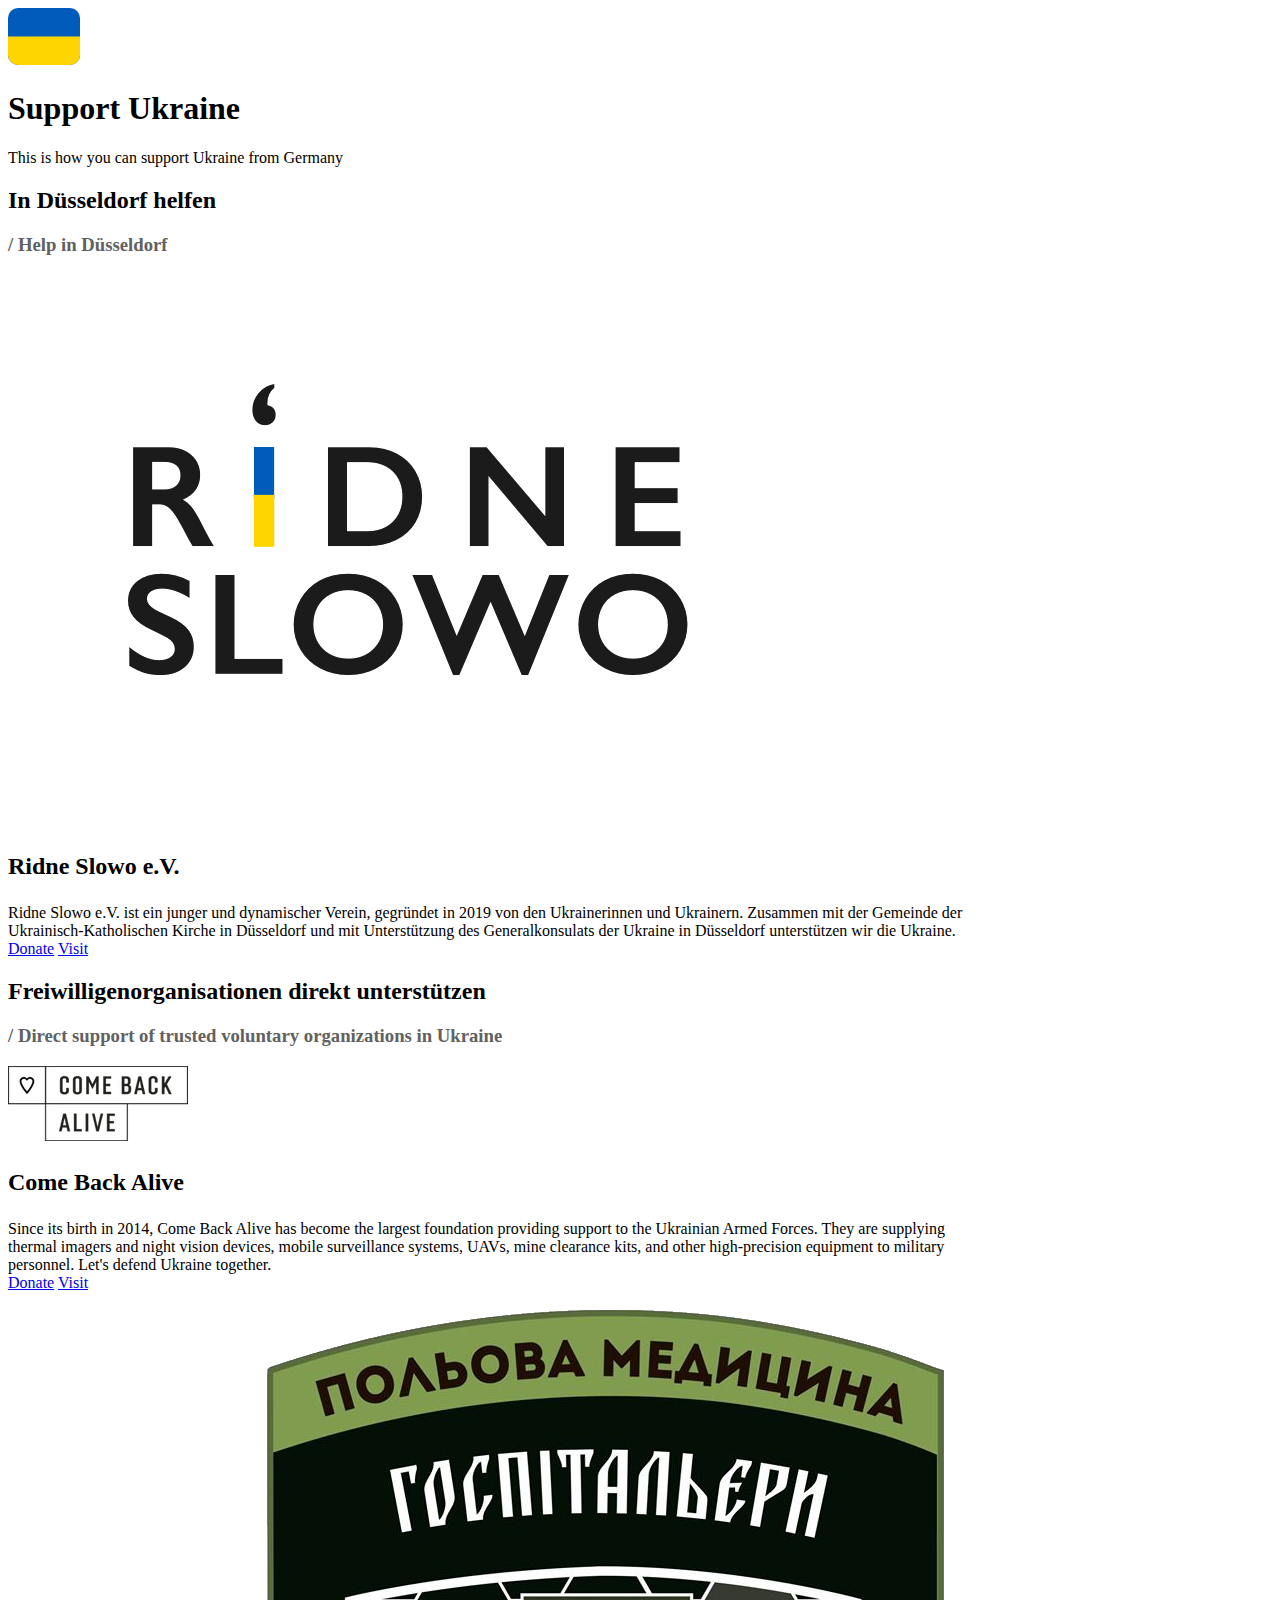
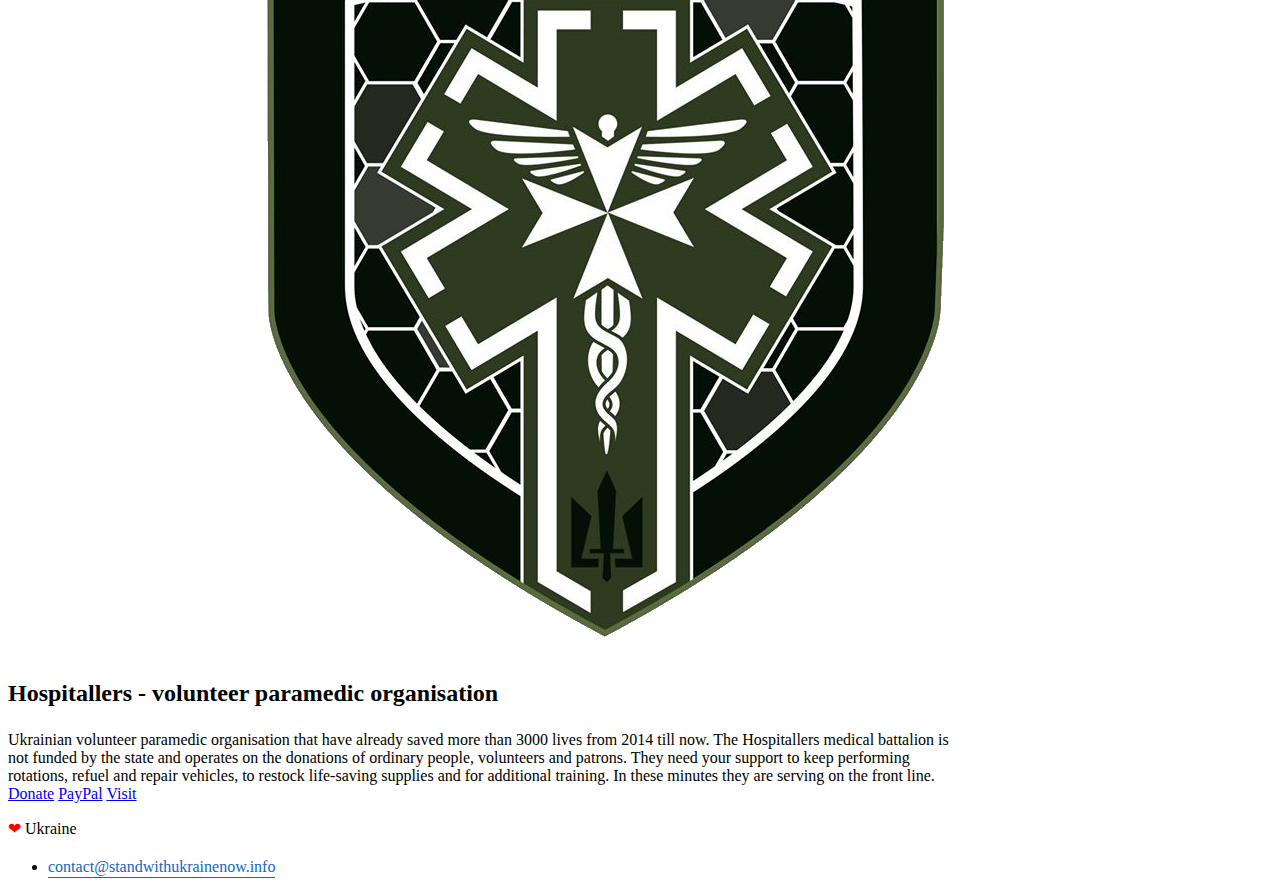
==== index.html @ 29ade41e "contact email in footer" ====
<!doctype html>
<html lang="en">
  <head>
    <meta charset="utf-8">
    <meta name="viewport" content="width=device-width, initial-scale=1">
    <meta name="description" content="">
    <meta name="generator" content="Ukraine">
    <title>Support Ukraine</title>
    <link href="https://cdn.jsdelivr.net/npm/bootstrap@5.0.2/dist/css/bootstrap.min.css" rel="stylesheet" integrity="sha384-EVSTQN3/azprG1Anm3QDgpJLIm9Nao0Yz1ztcQTwFspd3yD65VohhpuuCOmLASjC" crossorigin="anonymous">


    <style>
      .bd-placeholder-img {
        font-size: 1.125rem;
        text-anchor: middle;
        -webkit-user-select: none;
        -moz-user-select: none;
        user-select: none;
      }

      @media (min-width: 768px) {
        .bd-placeholder-img-lg {
          font-size: 3.5rem;
        }
      }

      .main {max-width: 960px;}
      .help_options__item {
          background-color: #fff; border-radius: 10px;
      }
      .help_options__item__info h3 {
        font-size: 1.5rem;
      }
      .help_options__item__donate__btns--visit {
          text-align: center;
      }
      .footer__email {
        text-decoration: none; line-height:25px; padding-bottom:2px; border-bottom:1px solid #1565C0; color:#1565C0
      }
      @media (max-width: 992px) {
        .help_options__item__logo {
            text-align:center;
        }
        .help_options__item__logo img {
            max-height:200px;
        }
      }
    </style>
    <!-- Global site tag (gtag.js) - Google Analytics -->
    <script async src="https://www.googletagmanager.com/gtag/js?id=G-FBV6Z75LDP"></script>
    <script>
        window.dataLayer = window.dataLayer || [];
        function gtag(){dataLayer.push(arguments);}
        gtag('js', new Date());
        gtag('config', 'G-FBV6Z75LDP');
    </script>
  </head>
  <body class="bg-light">
    
<div class="container main">
  <div class="row">
    <div class="col-sm-12">
        <div class="py-5 text-center">
        <img class="d-block mx-auto mb-4" style="border-radius:10px" src="./static/images/flag_ukraine.svg" alt="" width="72" height="57">
        <h1>Support Ukraine</h1>
        <p class="lead">This is how you can support Ukraine from Germany</p>
        </div>
    </div>
    <div class="col-sm-12 help_options">
        <div class="row">
            <div class="col-sm-12 help_options__cat mb-3">
                <h2 class="mb-0 mb-lg-3 d-sm-block d-lg-inline">In Düsseldorf helfen</h2>
                <h3 class="mb-0 mb-lg-3 d-sm-block d-lg-inline" style="color:#616161"><span class="d-none d-lg-inline"> / </span>Help in Düsseldorf</h3>
            </div>
            <div class="col-sm-12 help_options__item py-4 px-3">
                <div class="row">
                    <div class="col-sm-12 col-lg-3 mb-3 help_options__item__logo d-lg-flex align-items-center">
                        <img src="./static/images/ridne_slovo_logo.png" class="img-fluid" alt="Ridne Slovo e.V.">
                    </div>
                    <div class="col-sm-12 col-lg-7 help_options__item__info">
                        <h3>Ridne Slowo e.V.</h3>
                        <div class="w-100">
                            Ridne Slowo e.V. ist ein junger und dynamischer Verein, gegründet in 2019 von den Ukrainerinnen und Ukrainern. Zusammen mit der Gemeinde der Ukrainisch-Katholischen Kirche in Düsseldorf und mit Unterstützung des Generalkonsulats der Ukraine in Düsseldorf unterstützen wir die Ukraine.
                        </div>
                    </div>
                    <div class="col-12 col-lg-2 mt-3 mt-lg-0 help_options__item__donate d-flex align-items-center justify-content-center">
                        <div class="help_options__item__donate__btns d-flex flex-column">
                            <a class="btn btn-primary" href="https://ridneslowo.de/de/" role="button" style="min-width:100px" target="_blank">Donate</a>
                            <a class="help_options__item__donate__btns--visit mt-3" target="_blank" rel="nofollow" href="https://ridneslowo.de/de/">Visit</a>
                        </div>
                    </div>
                </div>
            </div>
            <!-- volunteer organisations -->
            <div class="col-sm-12 help_options__cat mt-5 mb-3">
                <h2 class="mb-0 mb-lg-3 d-sm-block d-lg-inline">Freiwilligenorganisationen direkt unterstützen</h2>
                <h3 class="mb-0 mb-lg-3 d-sm-block d-lg-inline" style="color:#616161"><span class="d-none d-lg-inline"> / </span>Direct support of trusted voluntary organizations in Ukraine</h3>
            </div>
            <div class="col-sm-12 help_options__item py-4 px-3 mb-3">
                <div class="row">
                    <div class="col-sm-12 col-lg-3 mb-3 help_options__item__logo d-lg-flex align-items-center">
                        <img src="./static/images/come_back_alive_logo.webp" class="img-fluid" alt="Come Back Alive">
                    </div>
                    <div class="col-sm-12 col-lg-7 help_options__item__info">
                        <h3>Come Back Alive</h3>
                        <div class="w-100">
                            Since its birth in 2014, Come Back Alive has become the largest foundation providing support to the Ukrainian Armed Forces.
                            They are supplying thermal imagers and night vision devices, mobile surveillance systems, UAVs, mine clearance kits, and other high-precision equipment to military personnel. Let's defend Ukraine together.
                        </div>
                    </div>
                    <div class="col-12 col-lg-2 mt-3 mt-lg-0 help_options__item__donate d-flex align-items-center justify-content-center">
                        <div class="help_options__item__donate__btns d-flex flex-column">
                            <a class="btn btn-primary" href="https://www.comebackalive.in.ua/de/donate" role="button" style="min-width:100px" target="_blank">Donate</a>
                            <a class="help_options__item__donate__btns--visit mt-3" target="_blank" rel="nofollow" href="https://www.comebackalive.in.ua/">Visit</a>
                        </div>
                    </div>
                </div>
            </div>
            <div class="col-sm-12 help_options__item py-4 px-3 mb-3">
                <div class="row">
                    <div class="col-sm-12 col-lg-3 mb-3 help_options__item__logo d-lg-flex align-items-center">
                        <img src="./static/images/hospitallers_logo_w1200.png" class="img-fluid" alt="Hospitallers">
                    </div>
                    <div class="col-sm-12 col-lg-7 help_options__item__info">
                        <h3>Hospitallers - volunteer paramedic organisation</h3>
                        <div class="w-100">
                            Ukrainian volunteer paramedic organisation that have already saved more than 3000 lives from 2014 till now.
                            The Hospitallers medical battalion is not funded by the state and operates on the donations of ordinary people, volunteers and patrons.
                            They need your support to keep performing rotations, refuel and repair vehicles, to restock life-saving supplies and for additional training.
                            In these minutes they are serving on the front line.  
                        </div>
                    </div>
                    <div class="col-12 col-lg-2 mt-3 mt-lg-0 help_options__item__donate d-flex align-items-center justify-content-center">
                        <div class="help_options__item__donate__btns d-flex flex-column">
                            <a class="btn btn-primary" href="https://www.facebook.com/hospitallers/posts/2953630548255167" role="button" style="min-width:100px" target="_blank">Donate</a>
                            <a class="btn btn-primary mt-3" target="_blank" href="https://paypal.me/helphospitallers">PayPal</a>
                            <a class="help_options__item__donate__btns--visit mt-3" target="_blank" href="https://www.facebook.com/hospitallers/">Visit</a>
                        </div>
                    </div>
                </div>
            </div>
        </div>
    </div>
  </div>

  <footer class="my-5 pt-5 text-muted text-center text-small">
    <p class="mb-2"><span style="color:red">❤</span> Ukraine</p>
    <ul class="list-inline">
        <li class="list-inline-item"><a class="footer__email" href="&#109;&#97;&#105;&#108;&#116;&#111;&#58;&#99;&#111;&#110;&#116;&#97;&#99;&#116;&#64;&#115;&#116;&#97;&#110;&#100;&#119;&#105;&#116;&#104;&#117;&#107;&#114;&#97;&#105;&#110;&#101;&#110;&#111;&#119;&#46;&#105;&#110;&#102;&#111;">&#99;&#111;&#110;&#116;&#97;&#99;&#116;&#64;&#115;&#116;&#97;&#110;&#100;&#119;&#105;&#116;&#104;&#117;&#107;&#114;&#97;&#105;&#110;&#101;&#110;&#111;&#119;&#46;&#105;&#110;&#102;&#111;</a></li>
    </ul>
    <!--<ul class="list-inline">
      <li class="list-inline-item"><a href="#">Privacy</a></li>
      <li class="list-inline-item"><a href="#">Terms</a></li>
      <li class="list-inline-item"><a href="#">Support</a></li>
    </ul>-->
  </footer>
</div>


    <script src="https://cdn.jsdelivr.net/npm/bootstrap@5.0.2/dist/js/bootstrap.bundle.min.js" integrity="sha384-MrcW6ZMFYlzcLA8Nl+NtUVF0sA7MsXsP1UyJoMp4YLEuNSfAP+JcXn/tWtIaxVXM" crossorigin="anonymous"></script>
  </body>
</html>
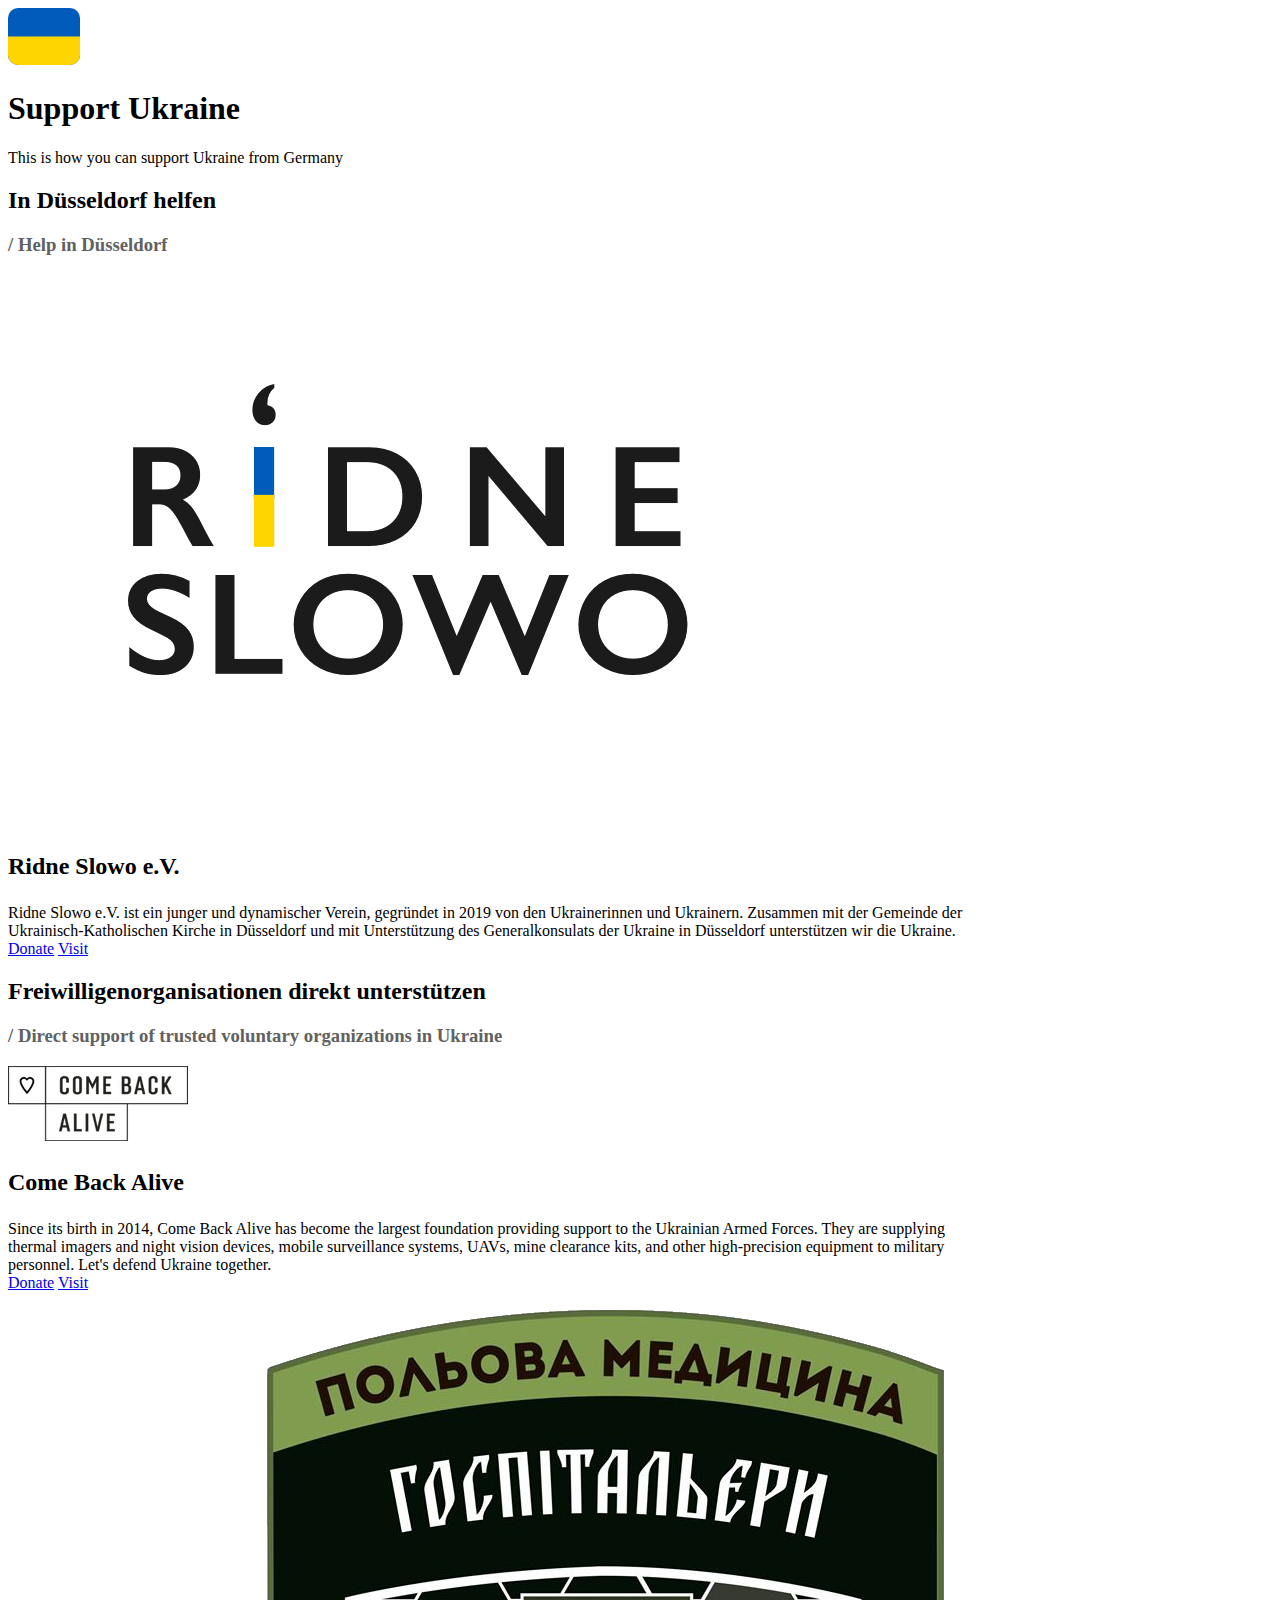
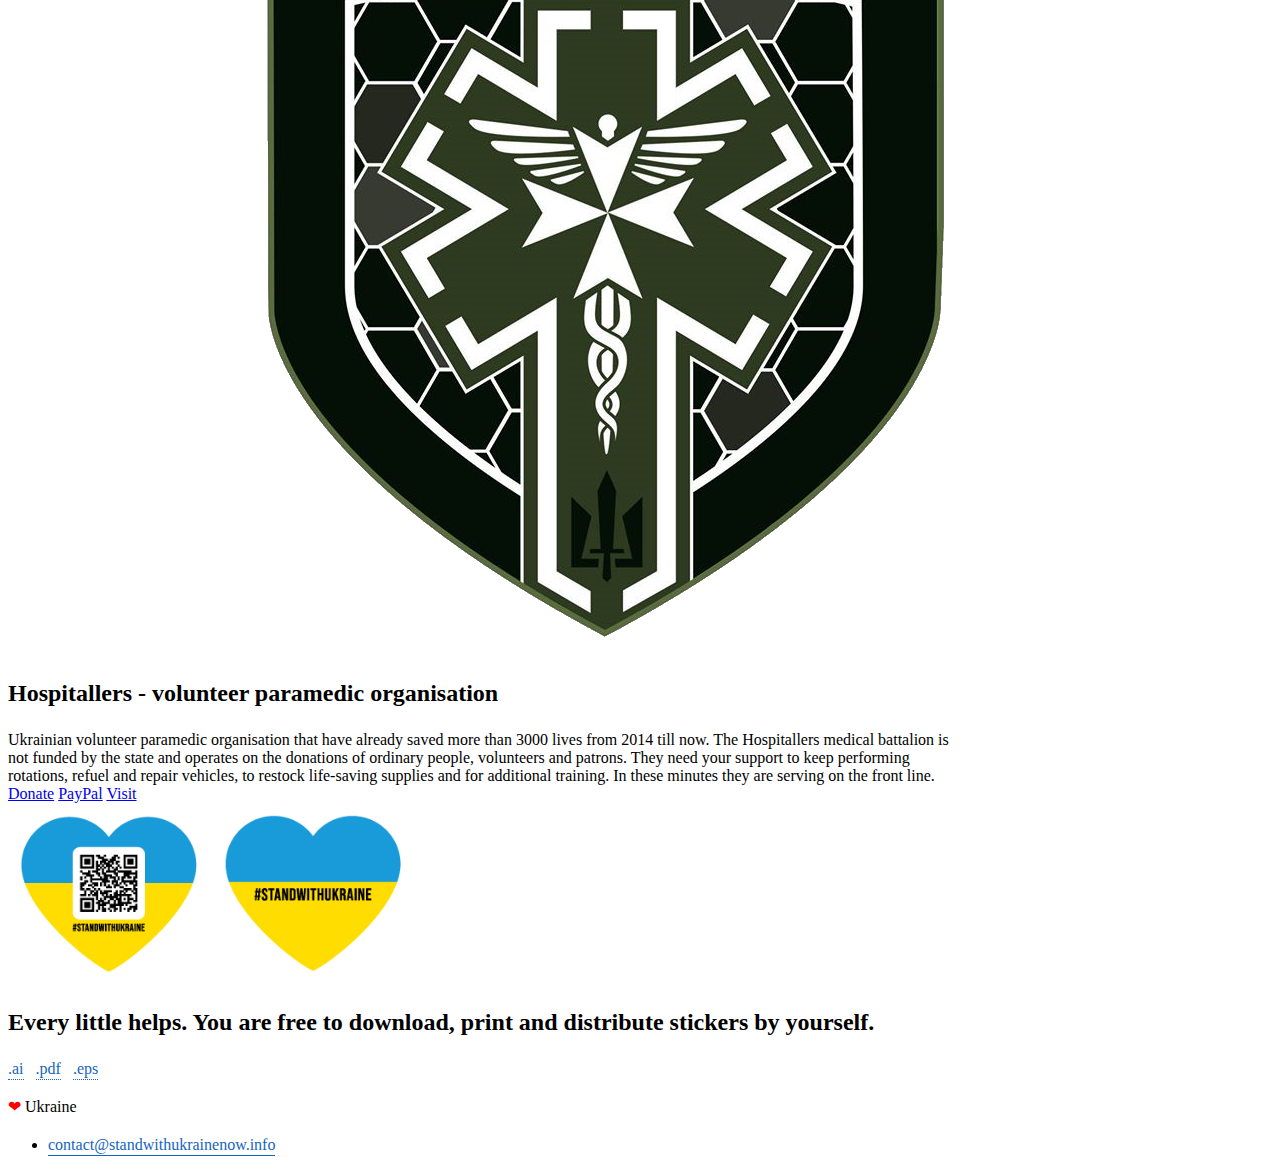
==== commit 345eafe3: "download stickers as a package" ====
--- a/index.html
+++ b/index.html
@@ -7,7 +7,15 @@
     <meta name="generator" content="Ukraine">
     <title>Support Ukraine</title>
     <link href="https://cdn.jsdelivr.net/npm/bootstrap@5.0.2/dist/css/bootstrap.min.css" rel="stylesheet" integrity="sha384-EVSTQN3/azprG1Anm3QDgpJLIm9Nao0Yz1ztcQTwFspd3yD65VohhpuuCOmLASjC" crossorigin="anonymous">
-
+    <link rel="apple-touch-icon" sizes="180x180" href="./static/images/favicon/apple-touch-icon.png">
+    <link rel="icon" type="image/png" sizes="32x32" href="./static/images/favicon/favicon-32x32.png">
+    <link rel="icon" type="image/png" sizes="16x16" href="./static/images/favicon/favicon-16x16.png">
+    <link rel="manifest" href="./static/images/favicon/site.webmanifest">
+    <link rel="mask-icon" href="./static/images/favicon/safari-pinned-tab.svg" color="#5bbad5">
+    <link rel="shortcut icon" href="./static/images/favicon/favicon.ico">
+    <meta name="msapplication-TileColor" content="#da532c">
+    <meta name="msapplication-config" content="./static/images/favicon/browserconfig.xml">
+    <meta name="theme-color" content="#ffffff">
 
     <style>
       .bd-placeholder-img {
@@ -36,6 +44,9 @@
       }
       .footer__email {
         text-decoration: none; line-height:25px; padding-bottom:2px; border-bottom:1px solid #1565C0; color:#1565C0
+      }
+      .stickers__download {
+        text-decoration: none; line-height:25px; padding-bottom:2px; border-bottom:1px dotted #1565C0; color:#1565C0; margin-right:8px;
       }
       @media (max-width: 992px) {
         .help_options__item__logo {
@@ -141,9 +152,26 @@
             </div>
         </div>
     </div>
+    <!-- download and print out stickers by yourself -->
+    <div class="col-sm-12 stickers">
+        <div class="row py-5 text-center">
+            <div class="col-12">
+                <img class="d-inline mx-auto mb-3" style="border-radius:10px" src="./static/images/sticker_heart_qr_preview.png" alt="" width="200">
+                <img class="d-inline mx-auto mb-3" style="border-radius:10px" src="./static/images/sticker_heart_preview.png" alt="" width="200">
+            </div>
+            <div class="col-sm-12 col-lg-10 offset-lg-1 mb-3">
+                <h2>Every little helps. You are free to download, print and distribute stickers by yourself.</h2>
+            </div>
+            <p class="lead">
+                <a href="./static/download/stwua_media.zip" rel="nofollow" class="stickers__download">.ai</a>
+                <a href="./static/download/stwua_media.zip" rel="nofollow" class="stickers__download">.pdf</a>
+                <a href="./static/download/stwua_media.zip" rel="nofollow" class="stickers__download">.eps</a>
+            </p>
+        </div>
+    </div>
   </div>
 
-  <footer class="my-5 pt-5 text-muted text-center text-small">
+  <footer class="my-4 pt-2 text-muted text-center text-small">
     <p class="mb-2"><span style="color:red">❤</span> Ukraine</p>
     <ul class="list-inline">
         <li class="list-inline-item"><a class="footer__email" href="&#109;&#97;&#105;&#108;&#116;&#111;&#58;&#99;&#111;&#110;&#116;&#97;&#99;&#116;&#64;&#115;&#116;&#97;&#110;&#100;&#119;&#105;&#116;&#104;&#117;&#107;&#114;&#97;&#105;&#110;&#101;&#110;&#111;&#119;&#46;&#105;&#110;&#102;&#111;">&#99;&#111;&#110;&#116;&#97;&#99;&#116;&#64;&#115;&#116;&#97;&#110;&#100;&#119;&#105;&#116;&#104;&#117;&#107;&#114;&#97;&#105;&#110;&#101;&#110;&#111;&#119;&#46;&#105;&#110;&#102;&#111;</a></li>
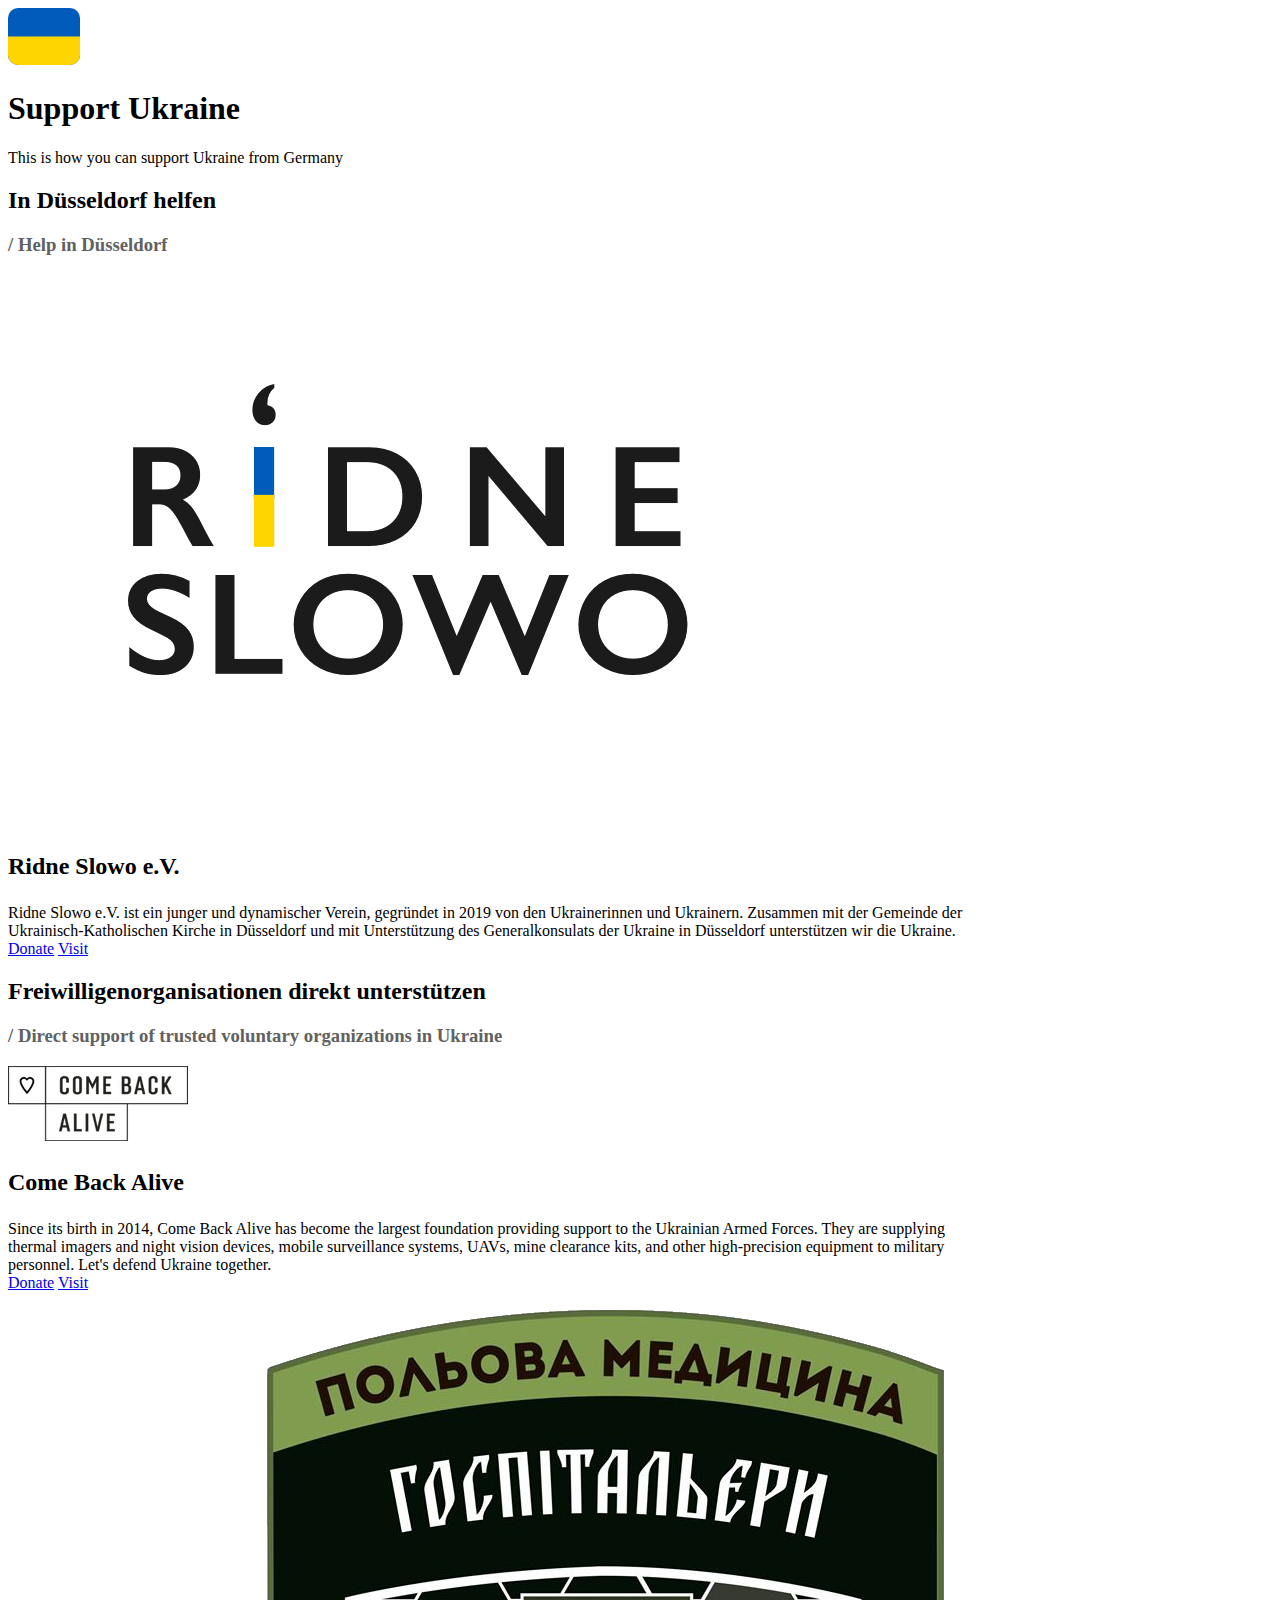
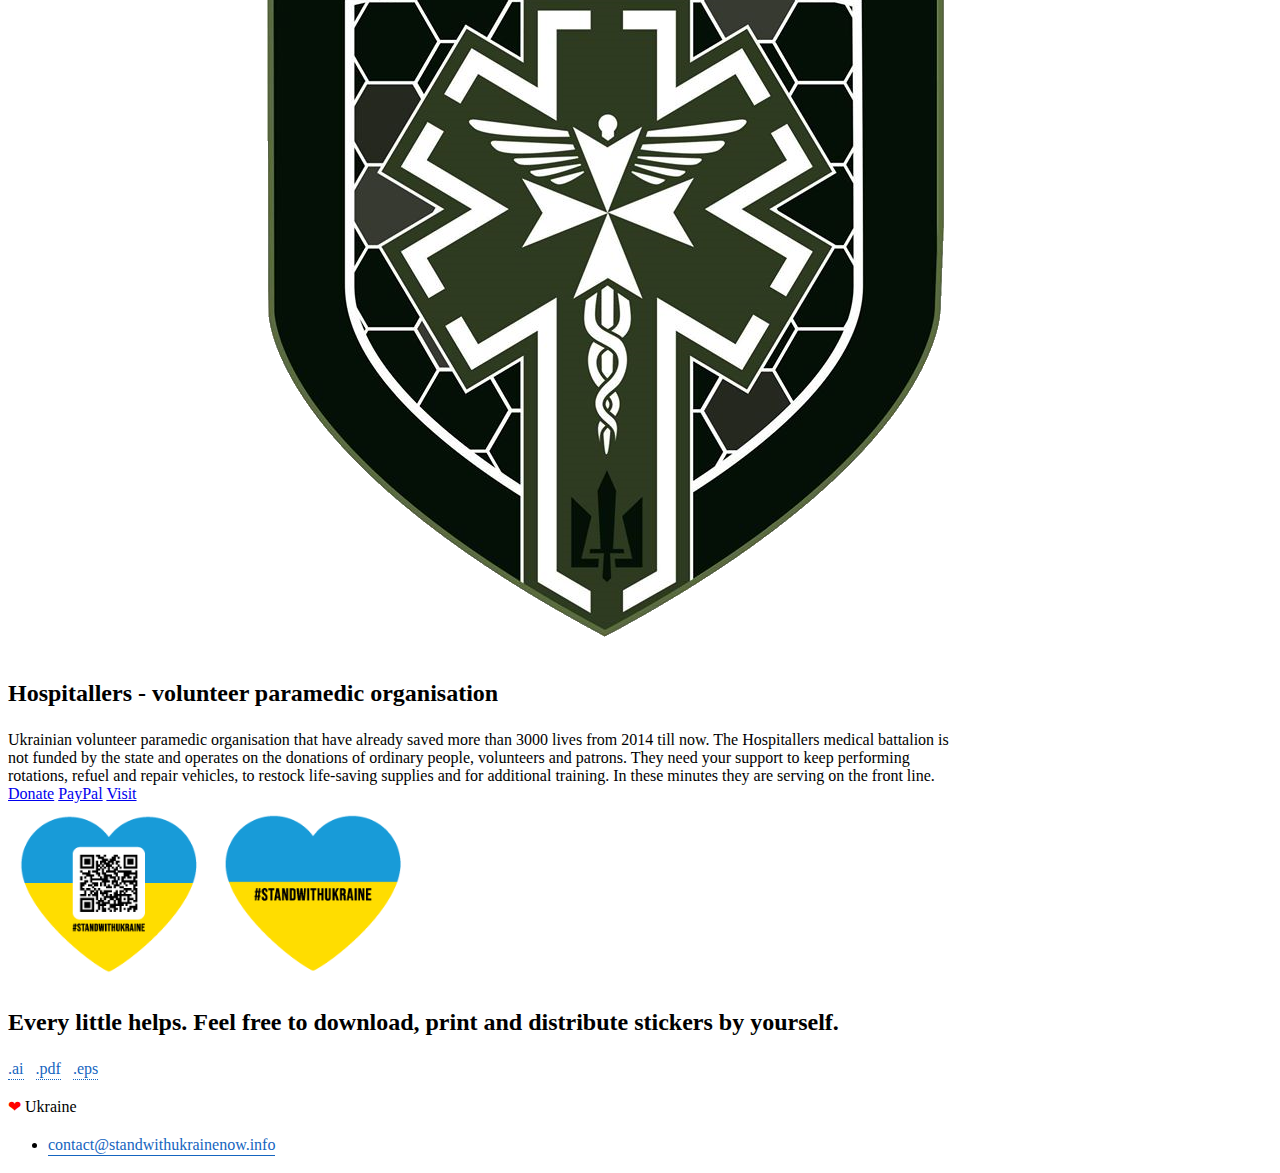
==== commit 0d565b3c: "minor text change" ====
--- a/index.html
+++ b/index.html
@@ -160,7 +160,7 @@
                 <img class="d-inline mx-auto mb-3" style="border-radius:10px" src="./static/images/sticker_heart_preview.png" alt="" width="200">
             </div>
             <div class="col-sm-12 col-lg-10 offset-lg-1 mb-3">
-                <h2>Every little helps. You are free to download, print and distribute stickers by yourself.</h2>
+                <h2>Every little helps. Feel free to download, print and distribute stickers by yourself.</h2>
             </div>
             <p class="lead">
                 <a href="./static/download/stwua_media.zip" rel="nofollow" class="stickers__download">.ai</a>
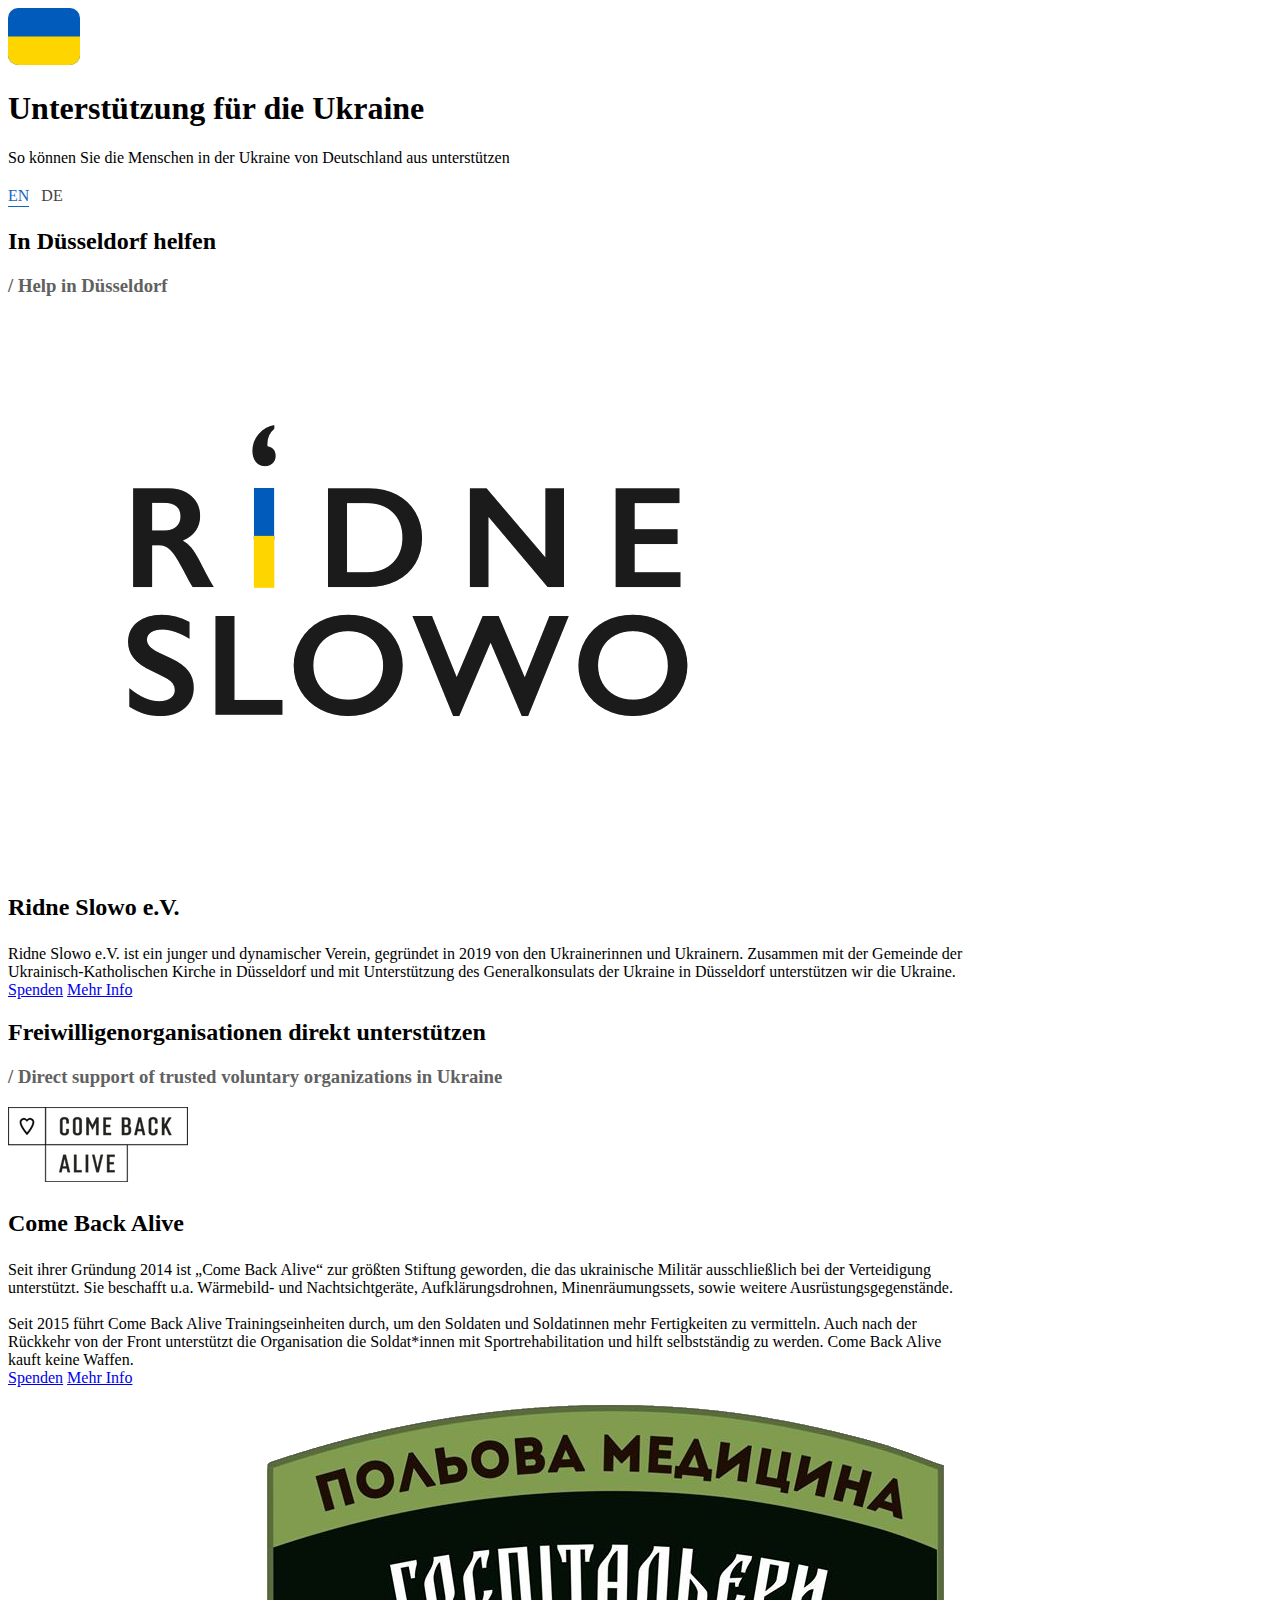
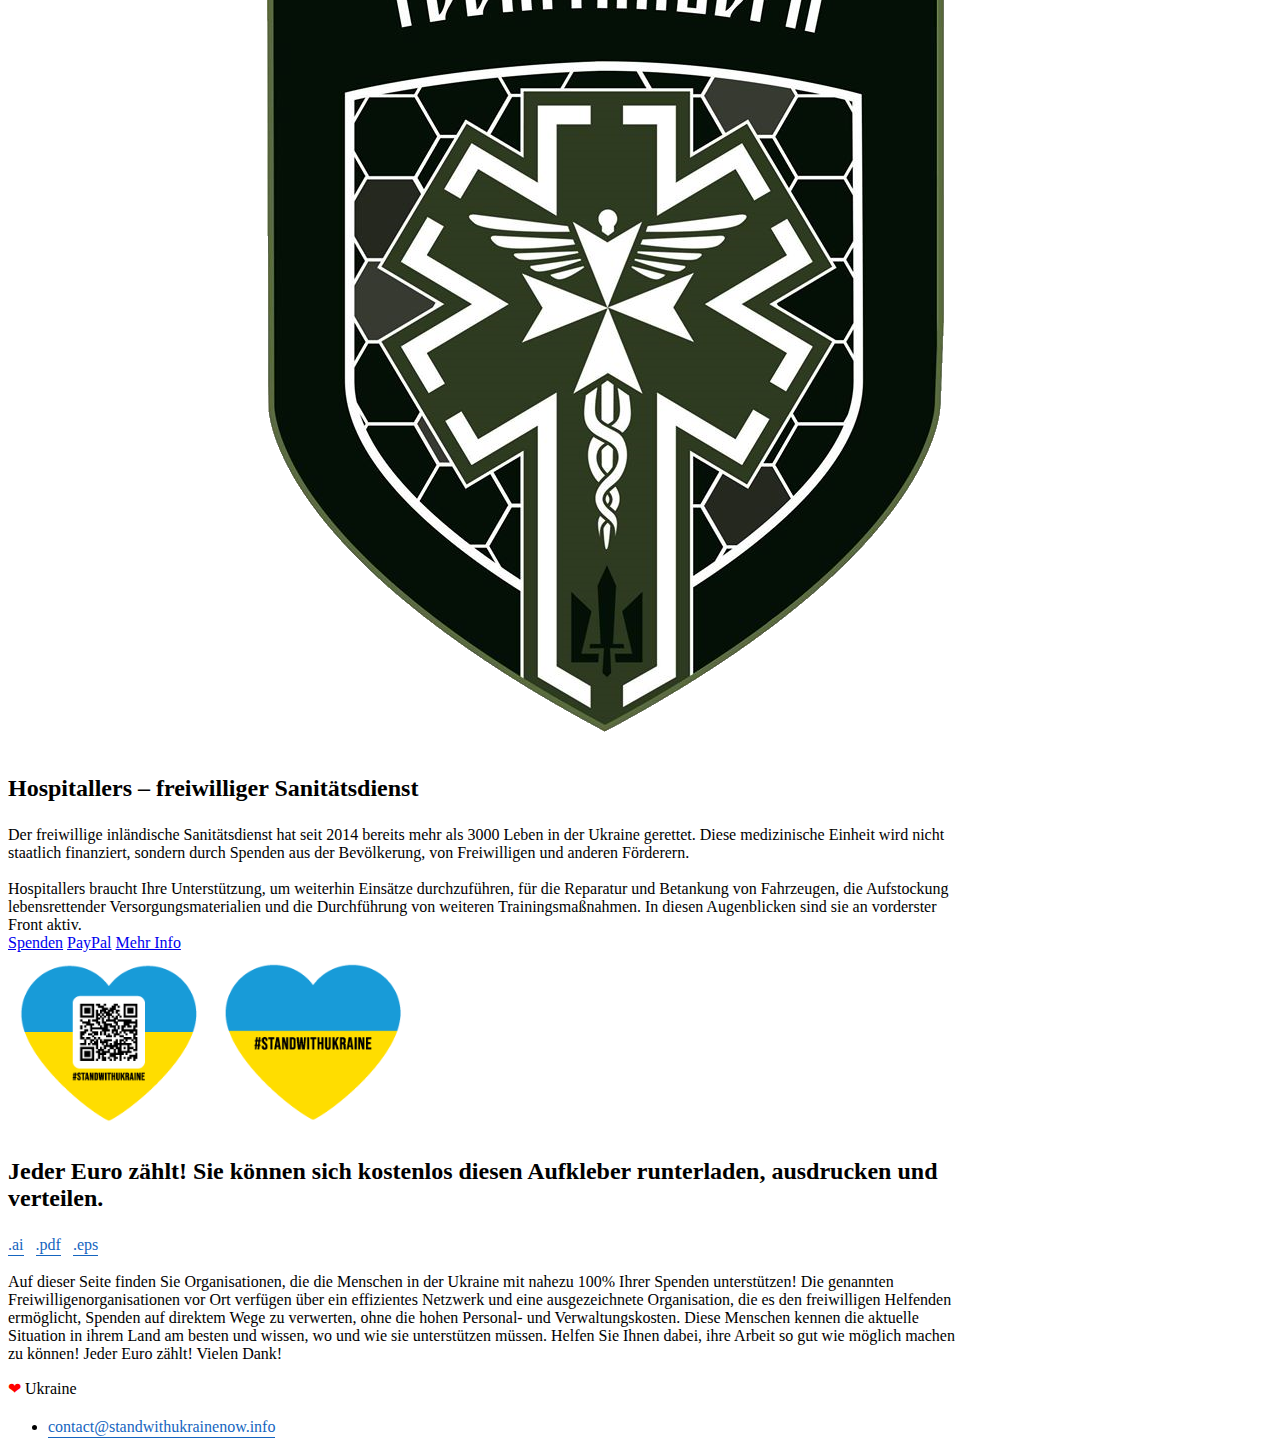
==== commit 2ae75f39: "deutsch, corrections" ====
--- a/index.html
+++ b/index.html
@@ -5,8 +5,9 @@
     <meta name="viewport" content="width=device-width, initial-scale=1">
     <meta name="description" content="">
     <meta name="generator" content="Ukraine">
-    <title>Support Ukraine</title>
+    <title>Unterstützung für die Ukraine</title>
     <link href="https://cdn.jsdelivr.net/npm/bootstrap@5.0.2/dist/css/bootstrap.min.css" rel="stylesheet" integrity="sha384-EVSTQN3/azprG1Anm3QDgpJLIm9Nao0Yz1ztcQTwFspd3yD65VohhpuuCOmLASjC" crossorigin="anonymous">
+    <link href="./static/css/main.min.css" rel="stylesheet">
     <link rel="apple-touch-icon" sizes="180x180" href="./static/images/favicon/apple-touch-icon.png">
     <link rel="icon" type="image/png" sizes="32x32" href="./static/images/favicon/favicon-32x32.png">
     <link rel="icon" type="image/png" sizes="16x16" href="./static/images/favicon/favicon-16x16.png">
@@ -17,45 +18,6 @@
     <meta name="msapplication-config" content="./static/images/favicon/browserconfig.xml">
     <meta name="theme-color" content="#ffffff">
 
-    <style>
-      .bd-placeholder-img {
-        font-size: 1.125rem;
-        text-anchor: middle;
-        -webkit-user-select: none;
-        -moz-user-select: none;
-        user-select: none;
-      }
-
-      @media (min-width: 768px) {
-        .bd-placeholder-img-lg {
-          font-size: 3.5rem;
-        }
-      }
-
-      .main {max-width: 960px;}
-      .help_options__item {
-          background-color: #fff; border-radius: 10px;
-      }
-      .help_options__item__info h3 {
-        font-size: 1.5rem;
-      }
-      .help_options__item__donate__btns--visit {
-          text-align: center;
-      }
-      .footer__email {
-        text-decoration: none; line-height:25px; padding-bottom:2px; border-bottom:1px solid #1565C0; color:#1565C0
-      }
-      .stickers__download {
-        text-decoration: none; line-height:25px; padding-bottom:2px; border-bottom:1px dotted #1565C0; color:#1565C0; margin-right:8px;
-      }
-      @media (max-width: 992px) {
-        .help_options__item__logo {
-            text-align:center;
-        }
-        .help_options__item__logo img {
-            max-height:200px;
-        }
-      }
     </style>
     <!-- Global site tag (gtag.js) - Google Analytics -->
     <script async src="https://www.googletagmanager.com/gtag/js?id=G-FBV6Z75LDP"></script>
@@ -72,9 +34,13 @@
   <div class="row">
     <div class="col-sm-12">
         <div class="py-5 text-center">
-        <img class="d-block mx-auto mb-4" style="border-radius:10px" src="./static/images/flag_ukraine.svg" alt="" width="72" height="57">
-        <h1>Support Ukraine</h1>
-        <p class="lead">This is how you can support Ukraine from Germany</p>
+            <img class="d-block mx-auto mb-4" style="border-radius:10px" src="./static/images/flag_ukraine.svg" alt="" width="72" height="57">
+            <h1>Unterstützung für die Ukraine</h1>
+            <p class="lead">So können Sie die Menschen in der Ukraine von Deutschland aus unterstützen</p>
+            <div>
+                <a class="lang_select" href="/en.html">EN</a>
+                <span class="lang_select lang_select--current">DE</span>
+            </div>
         </div>
     </div>
     <div class="col-sm-12 help_options">
@@ -96,8 +62,8 @@
                     </div>
                     <div class="col-12 col-lg-2 mt-3 mt-lg-0 help_options__item__donate d-flex align-items-center justify-content-center">
                         <div class="help_options__item__donate__btns d-flex flex-column">
-                            <a class="btn btn-primary" href="https://ridneslowo.de/de/" role="button" style="min-width:100px" target="_blank">Donate</a>
-                            <a class="help_options__item__donate__btns--visit mt-3" target="_blank" rel="nofollow" href="https://ridneslowo.de/de/">Visit</a>
+                            <a class="btn btn-primary" href="https://ridneslowo.de/de/" role="button" style="min-width:100px" target="_blank">Spenden</a>
+                            <a class="help_options__item__donate__btns--visit mt-3" target="_blank" rel="nofollow" href="https://ridneslowo.de/de/">Mehr Info</a>
                         </div>
                     </div>
                 </div>
@@ -115,14 +81,14 @@
                     <div class="col-sm-12 col-lg-7 help_options__item__info">
                         <h3>Come Back Alive</h3>
                         <div class="w-100">
-                            Since its birth in 2014, Come Back Alive has become the largest foundation providing support to the Ukrainian Armed Forces.
-                            They are supplying thermal imagers and night vision devices, mobile surveillance systems, UAVs, mine clearance kits, and other high-precision equipment to military personnel. Let's defend Ukraine together.
+                            Seit ihrer Gründung 2014 ist „Come Back Alive“ zur größten Stiftung geworden, die das ukrainische Militär ausschließlich bei der Verteidigung unterstützt. Sie beschafft u.a. Wärmebild- und Nachtsichtgeräte, Aufklärungsdrohnen, Minenräumungssets, sowie weitere Ausrüstungsgegenstände.
+                            <br><br>Seit 2015 führt Come Back Alive Trainingseinheiten durch, um den Soldaten und Soldatinnen mehr Fertigkeiten zu vermitteln. Auch nach der Rückkehr von der Front unterstützt die Organisation die Soldat*innen mit Sportrehabilitation und hilft selbstständig zu werden. Come Back Alive kauft keine Waffen.
                         </div>
                     </div>
                     <div class="col-12 col-lg-2 mt-3 mt-lg-0 help_options__item__donate d-flex align-items-center justify-content-center">
                         <div class="help_options__item__donate__btns d-flex flex-column">
-                            <a class="btn btn-primary" href="https://www.comebackalive.in.ua/de/donate" role="button" style="min-width:100px" target="_blank">Donate</a>
-                            <a class="help_options__item__donate__btns--visit mt-3" target="_blank" rel="nofollow" href="https://www.comebackalive.in.ua/">Visit</a>
+                            <a class="btn btn-primary" href="https://www.comebackalive.in.ua/de/donate" role="button" style="min-width:100px" target="_blank">Spenden</a>
+                            <a class="help_options__item__donate__btns--visit mt-3" target="_blank" rel="nofollow" href="https://www.comebackalive.in.ua/">Mehr Info</a>
                         </div>
                     </div>
                 </div>
@@ -133,19 +99,17 @@
                         <img src="./static/images/hospitallers_logo_w1200.png" class="img-fluid" alt="Hospitallers">
                     </div>
                     <div class="col-sm-12 col-lg-7 help_options__item__info">
-                        <h3>Hospitallers - volunteer paramedic organisation</h3>
+                        <h3>Hospitallers – freiwilliger Sanitätsdienst</h3>
                         <div class="w-100">
-                            Ukrainian volunteer paramedic organisation that have already saved more than 3000 lives from 2014 till now.
-                            The Hospitallers medical battalion is not funded by the state and operates on the donations of ordinary people, volunteers and patrons.
-                            They need your support to keep performing rotations, refuel and repair vehicles, to restock life-saving supplies and for additional training.
-                            In these minutes they are serving on the front line.  
+                            Der freiwillige inländische Sanitätsdienst hat seit 2014 bereits mehr als 3000 Leben in der Ukraine gerettet. Diese medizinische Einheit wird nicht staatlich finanziert, sondern durch Spenden aus der Bevölkerung, von Freiwilligen und anderen Förderern.<br><br>
+                            Hospitallers braucht Ihre Unterstützung, um weiterhin Einsätze durchzuführen, für die Reparatur und Betankung von Fahrzeugen, die Aufstockung lebensrettender Versorgungsmaterialien und die Durchführung von weiteren Trainingsmaßnahmen. In diesen Augenblicken sind sie an vorderster Front aktiv.                            
                         </div>
                     </div>
                     <div class="col-12 col-lg-2 mt-3 mt-lg-0 help_options__item__donate d-flex align-items-center justify-content-center">
                         <div class="help_options__item__donate__btns d-flex flex-column">
-                            <a class="btn btn-primary" href="https://www.facebook.com/hospitallers/posts/2953630548255167" role="button" style="min-width:100px" target="_blank">Donate</a>
+                            <a class="btn btn-primary" href="https://www.facebook.com/hospitallers/posts/2953630548255167" role="button" style="min-width:100px" target="_blank">Spenden</a>
                             <a class="btn btn-primary mt-3" target="_blank" href="https://paypal.me/helphospitallers">PayPal</a>
-                            <a class="help_options__item__donate__btns--visit mt-3" target="_blank" href="https://www.facebook.com/hospitallers/">Visit</a>
+                            <a class="help_options__item__donate__btns--visit mt-3" target="_blank" href="https://www.facebook.com/hospitallers/">Mehr Info</a>
                         </div>
                     </div>
                 </div>
@@ -160,7 +124,7 @@
                 <img class="d-inline mx-auto mb-3" style="border-radius:10px" src="./static/images/sticker_heart_preview.png" alt="" width="200">
             </div>
             <div class="col-sm-12 col-lg-10 offset-lg-1 mb-3">
-                <h2>Every little helps. Feel free to download, print and distribute stickers by yourself.</h2>
+                <h2>Jeder Euro zählt! Sie können sich kostenlos diesen Aufkleber runterladen, ausdrucken und verteilen.</h2>
             </div>
             <p class="lead">
                 <a href="./static/download/stwua_media.zip" rel="nofollow" class="stickers__download">.ai</a>
@@ -168,6 +132,12 @@
                 <a href="./static/download/stwua_media.zip" rel="nofollow" class="stickers__download">.eps</a>
             </p>
         </div>
+    </div>
+    <!-- direct help where it is needed -->
+    <div class="col-12">
+        <p class="lead">
+            Auf dieser Seite finden Sie Organisationen, die die Menschen in der Ukraine mit nahezu 100% Ihrer Spenden unterstützen! Die genannten Freiwilligenorganisationen vor Ort verfügen über ein effizientes Netzwerk und eine ausgezeichnete Organisation, die es den freiwilligen Helfenden ermöglicht, Spenden auf direktem Wege zu verwerten, ohne die hohen Personal- und Verwaltungskosten. Diese Menschen kennen die aktuelle Situation in ihrem Land am besten und wissen, wo und wie sie unterstützen müssen. Helfen Sie Ihnen dabei, ihre Arbeit so gut wie möglich machen zu können! Jeder Euro zählt! Vielen Dank! 
+        </p>
     </div>
   </div>
 
--- a/static/css/main.min.css
+++ b/static/css/main.min.css
@@ -0,0 +1 @@
+.bd-placeholder-img{font-size:1.125rem;text-anchor:middle;-webkit-user-select:none;-moz-user-select:none;user-select:none}@media (min-width:768px){.bd-placeholder-img-lg{font-size:3.5rem}}.main{max-width:960px}.help_options__item{background-color:#fff;border-radius:10px}.help_options__item__info h3{font-size:1.5rem}.help_options__item__donate__btns--visit{text-align:center}.footer__email,.lang_select,.stickers__download{text-decoration:none;line-height:25px;padding-bottom:2px;border-bottom:1px solid #1565c0;color:#1565c0}.lang_select,.stickers__download{margin-right:8px}.lang_select--current{border-bottom:none;color:#424242}@media (max-width:992px){.help_options__item__logo{text-align:center}.help_options__item__logo img{max-height:200px}}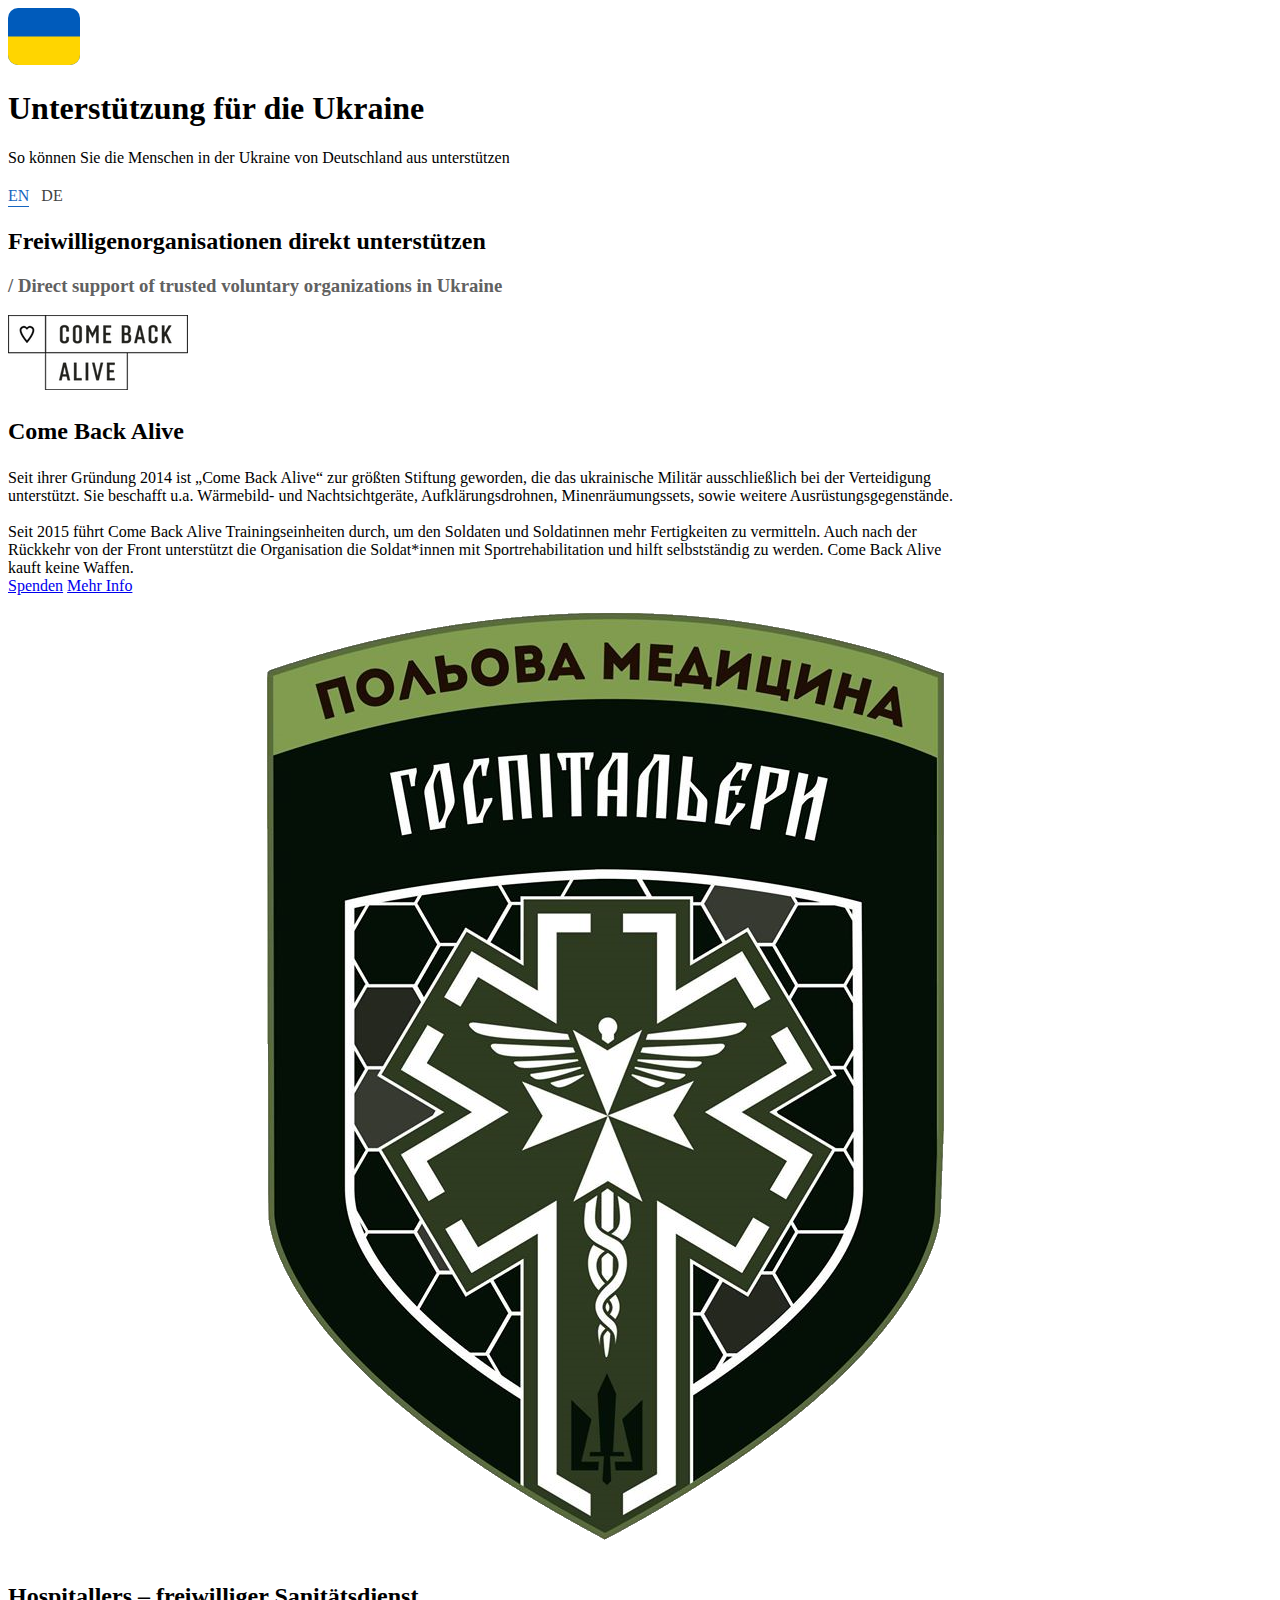
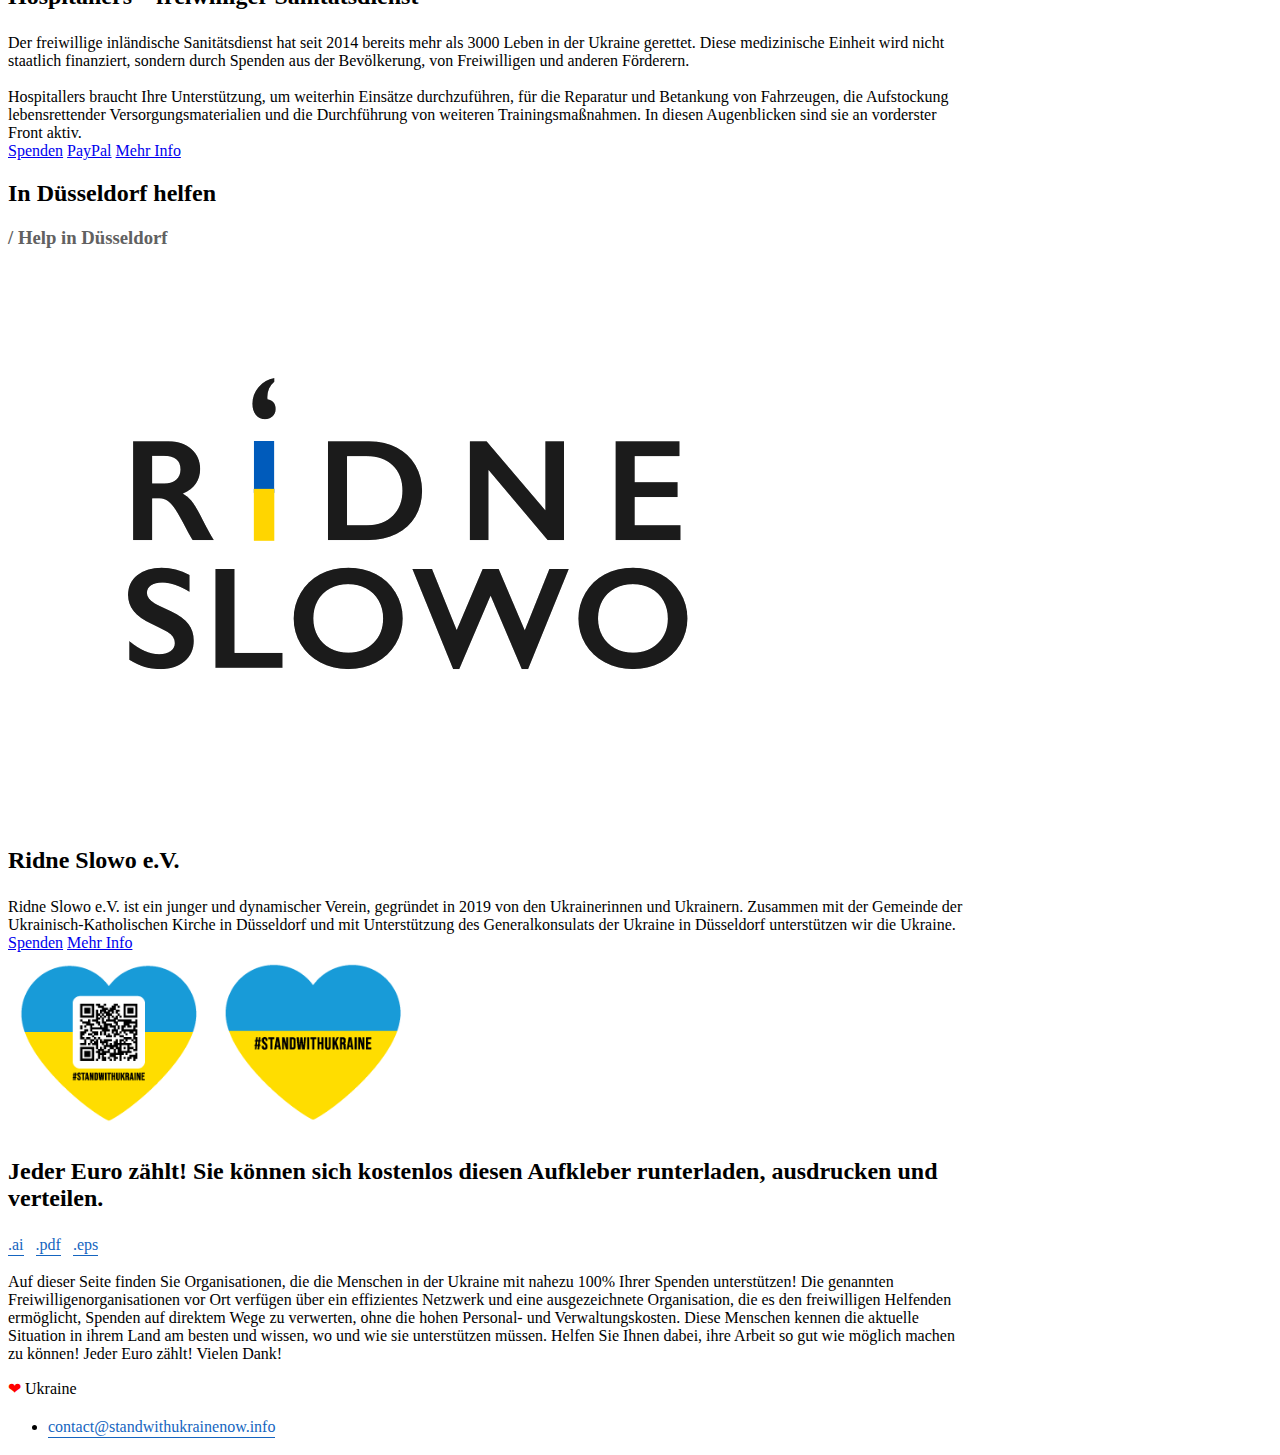
==== commit 07f51ded: "move ridne slovo to the bottom" ====
--- a/index.html
+++ b/index.html
@@ -45,31 +45,8 @@
     </div>
     <div class="col-sm-12 help_options">
         <div class="row">
+            <!-- volunteer organisations -->
             <div class="col-sm-12 help_options__cat mb-3">
-                <h2 class="mb-0 mb-lg-3 d-sm-block d-lg-inline">In Düsseldorf helfen</h2>
-                <h3 class="mb-0 mb-lg-3 d-sm-block d-lg-inline" style="color:#616161"><span class="d-none d-lg-inline"> / </span>Help in Düsseldorf</h3>
-            </div>
-            <div class="col-sm-12 help_options__item py-4 px-3">
-                <div class="row">
-                    <div class="col-sm-12 col-lg-3 mb-3 help_options__item__logo d-lg-flex align-items-center">
-                        <img src="./static/images/ridne_slovo_logo.png" class="img-fluid" alt="Ridne Slovo e.V.">
-                    </div>
-                    <div class="col-sm-12 col-lg-7 help_options__item__info">
-                        <h3>Ridne Slowo e.V.</h3>
-                        <div class="w-100">
-                            Ridne Slowo e.V. ist ein junger und dynamischer Verein, gegründet in 2019 von den Ukrainerinnen und Ukrainern. Zusammen mit der Gemeinde der Ukrainisch-Katholischen Kirche in Düsseldorf und mit Unterstützung des Generalkonsulats der Ukraine in Düsseldorf unterstützen wir die Ukraine.
-                        </div>
-                    </div>
-                    <div class="col-12 col-lg-2 mt-3 mt-lg-0 help_options__item__donate d-flex align-items-center justify-content-center">
-                        <div class="help_options__item__donate__btns d-flex flex-column">
-                            <a class="btn btn-primary" href="https://ridneslowo.de/de/" role="button" style="min-width:100px" target="_blank">Spenden</a>
-                            <a class="help_options__item__donate__btns--visit mt-3" target="_blank" rel="nofollow" href="https://ridneslowo.de/de/">Mehr Info</a>
-                        </div>
-                    </div>
-                </div>
-            </div>
-            <!-- volunteer organisations -->
-            <div class="col-sm-12 help_options__cat mt-5 mb-3">
                 <h2 class="mb-0 mb-lg-3 d-sm-block d-lg-inline">Freiwilligenorganisationen direkt unterstützen</h2>
                 <h3 class="mb-0 mb-lg-3 d-sm-block d-lg-inline" style="color:#616161"><span class="d-none d-lg-inline"> / </span>Direct support of trusted voluntary organizations in Ukraine</h3>
             </div>
@@ -110,6 +87,29 @@
                             <a class="btn btn-primary" href="https://www.facebook.com/hospitallers/posts/2953630548255167" role="button" style="min-width:100px" target="_blank">Spenden</a>
                             <a class="btn btn-primary mt-3" target="_blank" href="https://paypal.me/helphospitallers">PayPal</a>
                             <a class="help_options__item__donate__btns--visit mt-3" target="_blank" href="https://www.facebook.com/hospitallers/">Mehr Info</a>
+                        </div>
+                    </div>
+                </div>
+            </div>
+            <div class="col-sm-12 help_options__cat mt-5 mb-3">
+                <h2 class="mb-0 mb-lg-3 d-sm-block d-lg-inline">In Düsseldorf helfen</h2>
+                <h3 class="mb-0 mb-lg-3 d-sm-block d-lg-inline" style="color:#616161"><span class="d-none d-lg-inline"> / </span>Help in Düsseldorf</h3>
+            </div>
+            <div class="col-sm-12 help_options__item py-4 px-3">
+                <div class="row">
+                    <div class="col-sm-12 col-lg-3 mb-3 help_options__item__logo d-lg-flex align-items-center">
+                        <img src="./static/images/ridne_slovo_logo.png" class="img-fluid" alt="Ridne Slovo e.V.">
+                    </div>
+                    <div class="col-sm-12 col-lg-7 help_options__item__info">
+                        <h3>Ridne Slowo e.V.</h3>
+                        <div class="w-100">
+                            Ridne Slowo e.V. ist ein junger und dynamischer Verein, gegründet in 2019 von den Ukrainerinnen und Ukrainern. Zusammen mit der Gemeinde der Ukrainisch-Katholischen Kirche in Düsseldorf und mit Unterstützung des Generalkonsulats der Ukraine in Düsseldorf unterstützen wir die Ukraine.
+                        </div>
+                    </div>
+                    <div class="col-12 col-lg-2 mt-3 mt-lg-0 help_options__item__donate d-flex align-items-center justify-content-center">
+                        <div class="help_options__item__donate__btns d-flex flex-column">
+                            <a class="btn btn-primary" href="https://ridneslowo.de/de/" role="button" style="min-width:100px" target="_blank">Spenden</a>
+                            <a class="help_options__item__donate__btns--visit mt-3" target="_blank" rel="nofollow" href="https://ridneslowo.de/de/">Mehr Info</a>
                         </div>
                     </div>
                 </div>
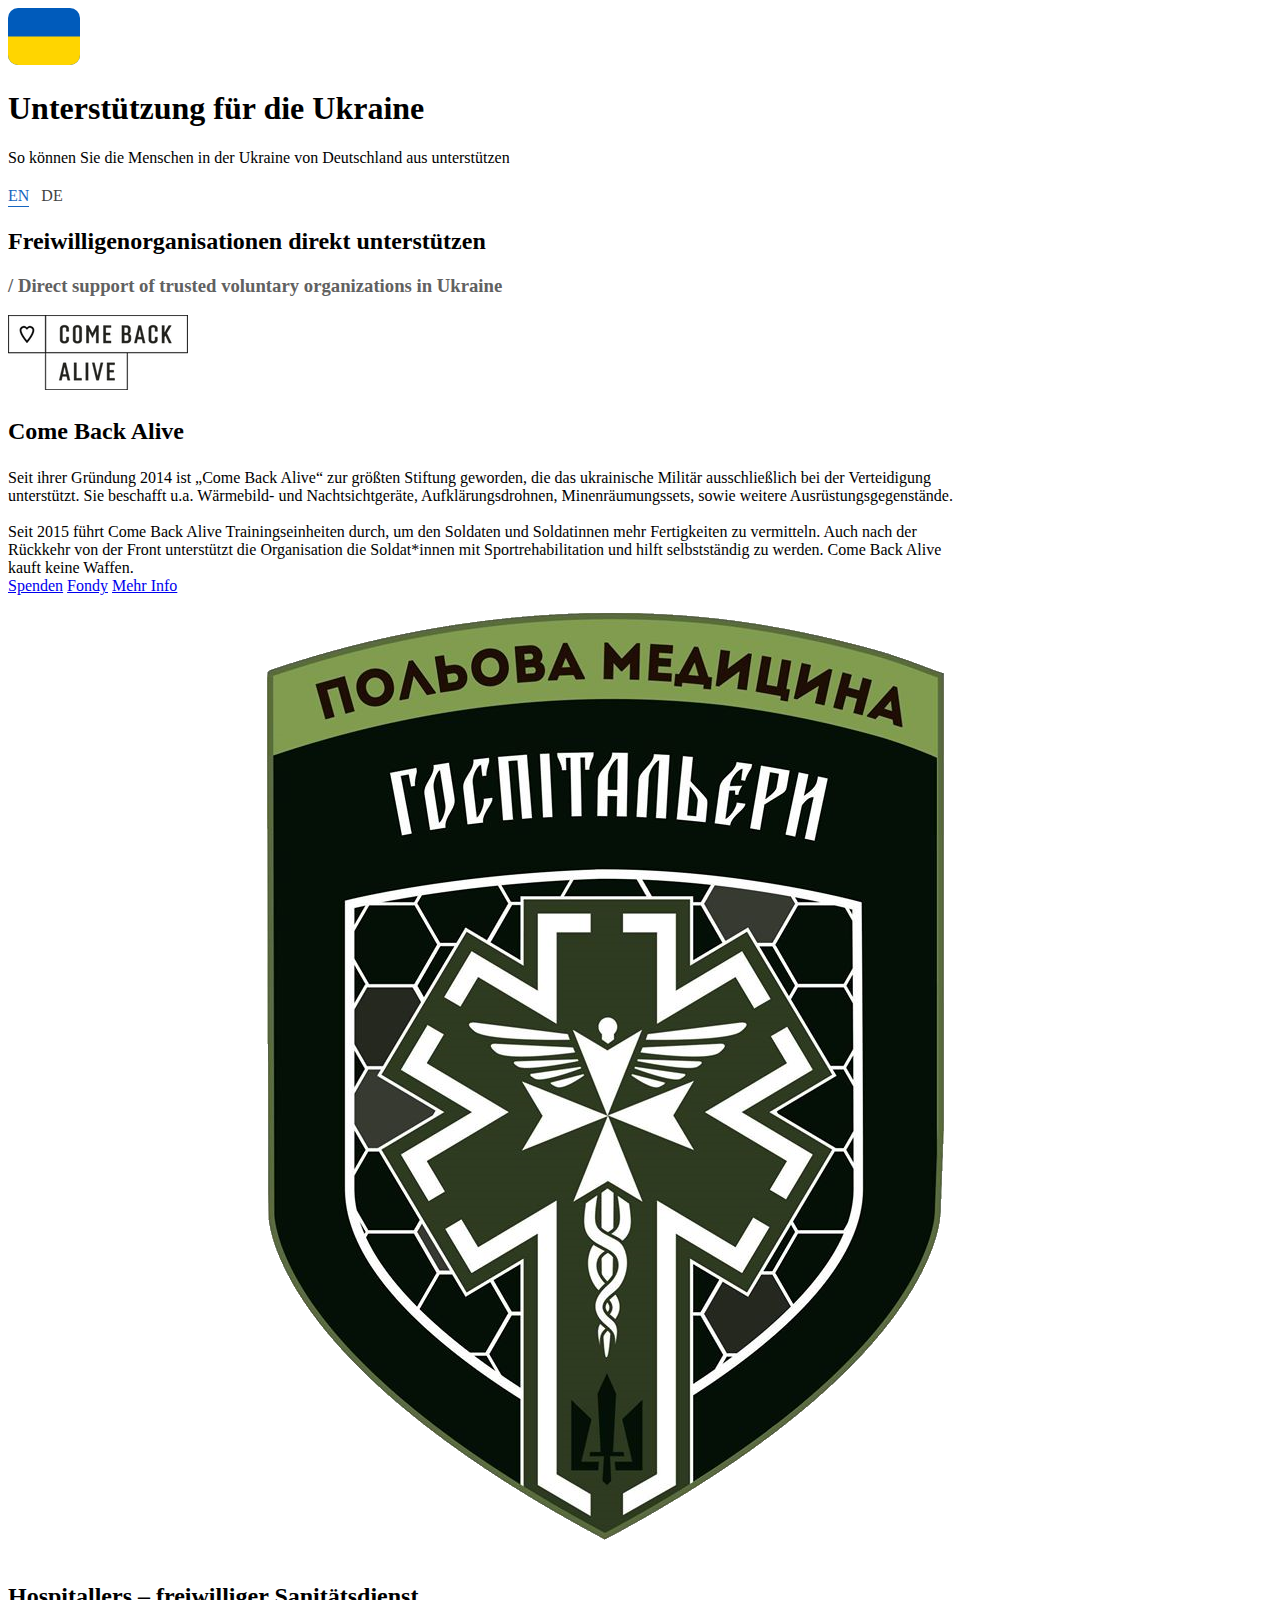
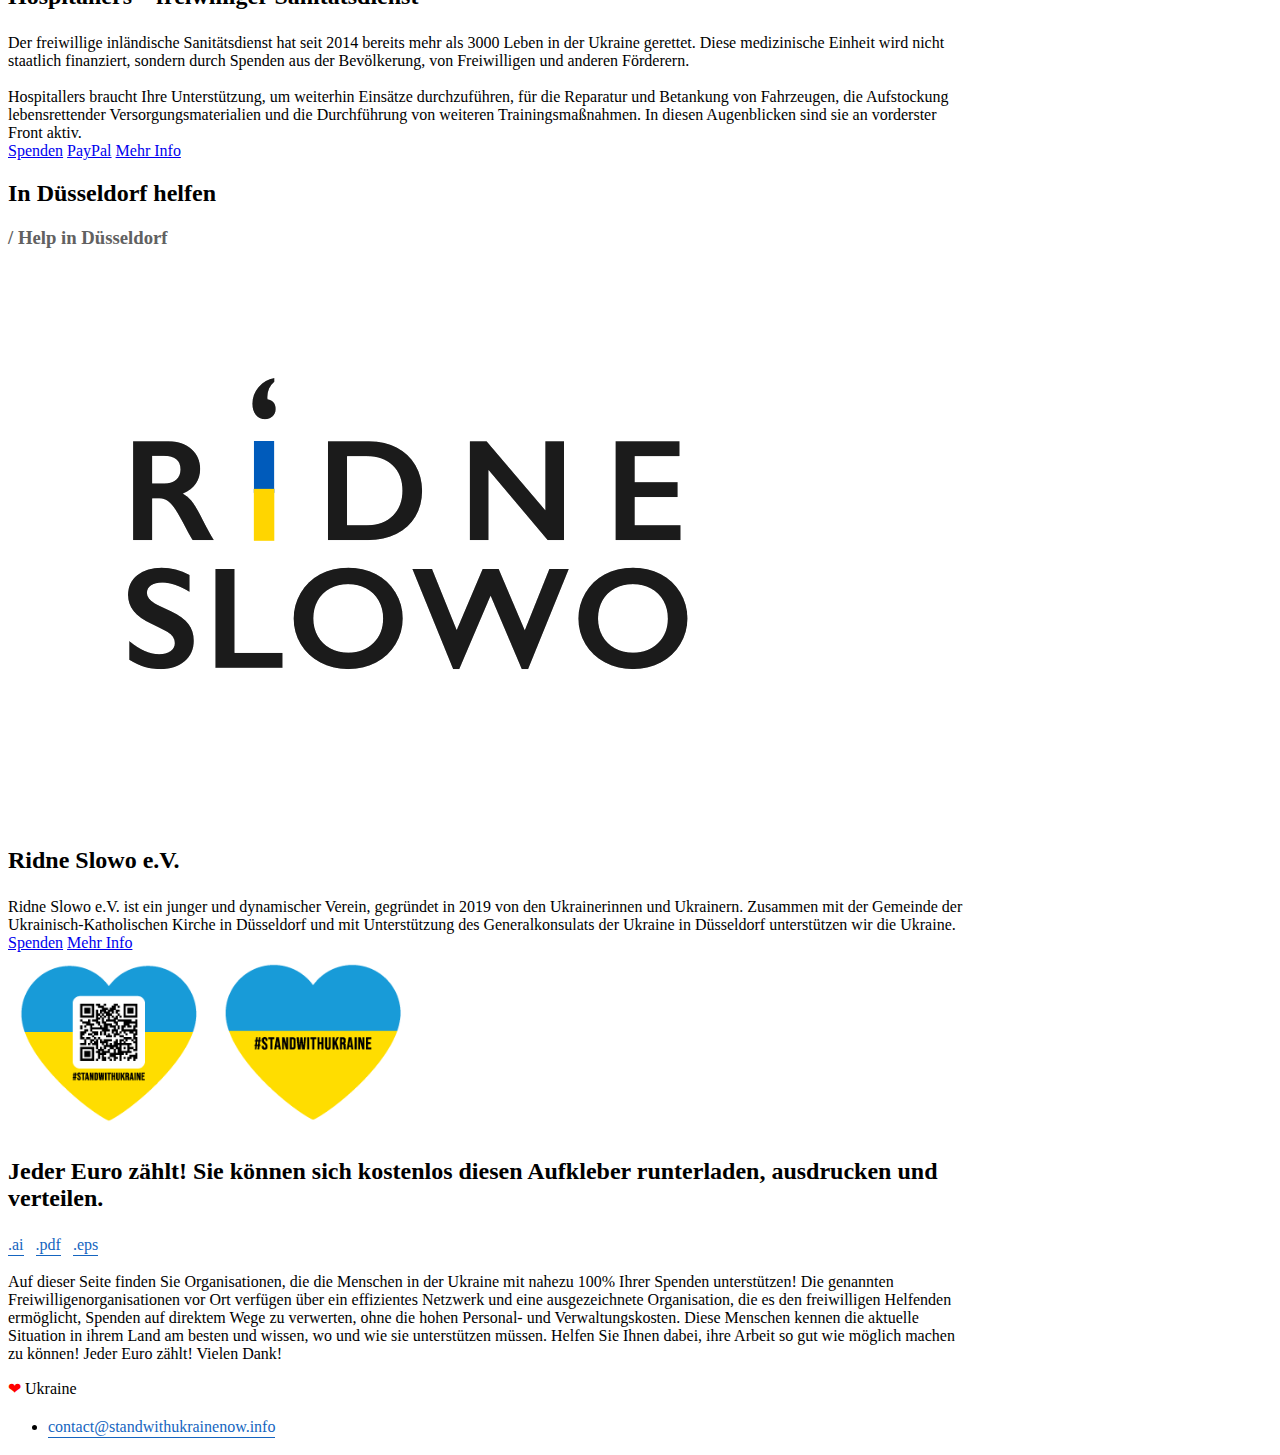
==== commit bf3f8db6: "added fondy button for come back alive" ====
--- a/index.html
+++ b/index.html
@@ -65,6 +65,7 @@
                     <div class="col-12 col-lg-2 mt-3 mt-lg-0 help_options__item__donate d-flex align-items-center justify-content-center">
                         <div class="help_options__item__donate__btns d-flex flex-column">
                             <a class="btn btn-primary" href="https://www.comebackalive.in.ua/de/donate" role="button" style="min-width:100px" target="_blank">Spenden</a>
+                            <a class="btn btn-primary mt-3" rel="nofollow" target="_blank" href="https://pay.fondy.eu/api/checkout?button=dc75627e73000f3b6fb87c83db2fc64767fe1b63">Fondy</a>
                             <a class="help_options__item__donate__btns--visit mt-3" target="_blank" rel="nofollow" href="https://www.comebackalive.in.ua/">Mehr Info</a>
                         </div>
                     </div>
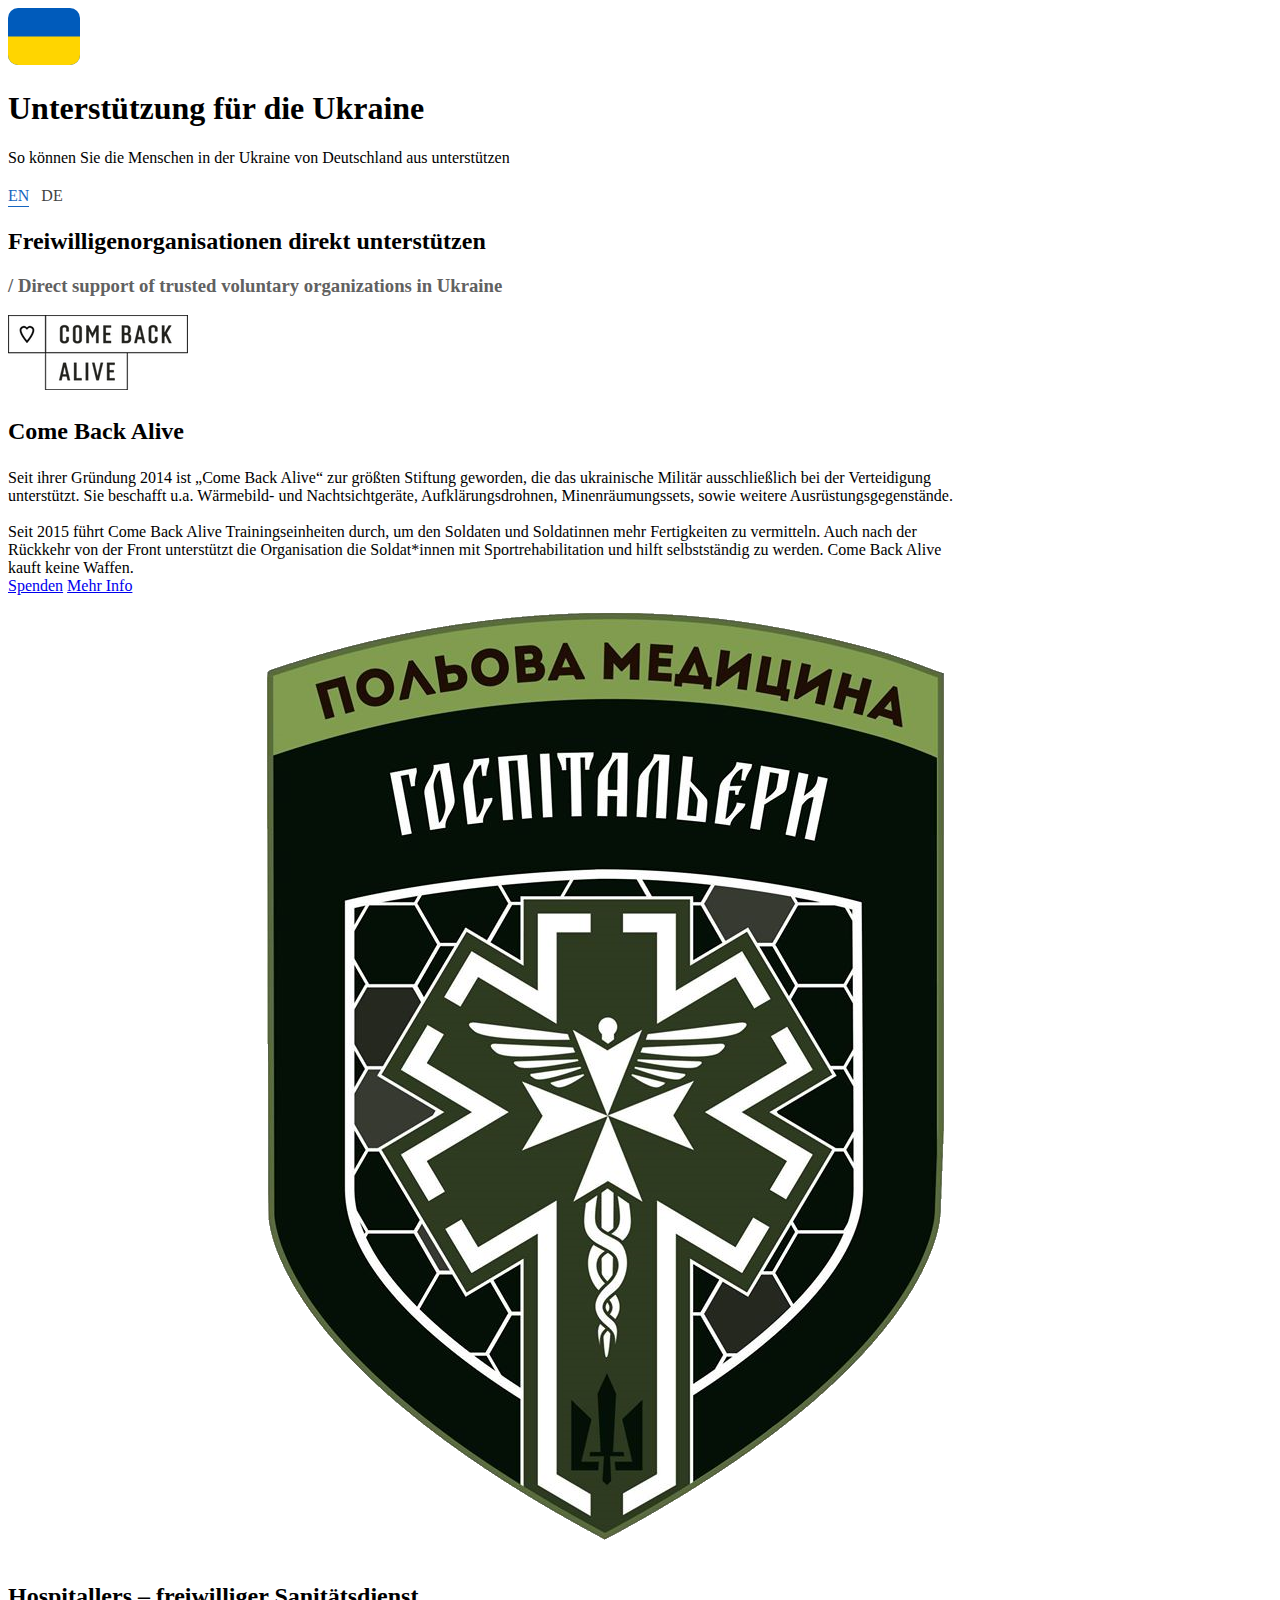
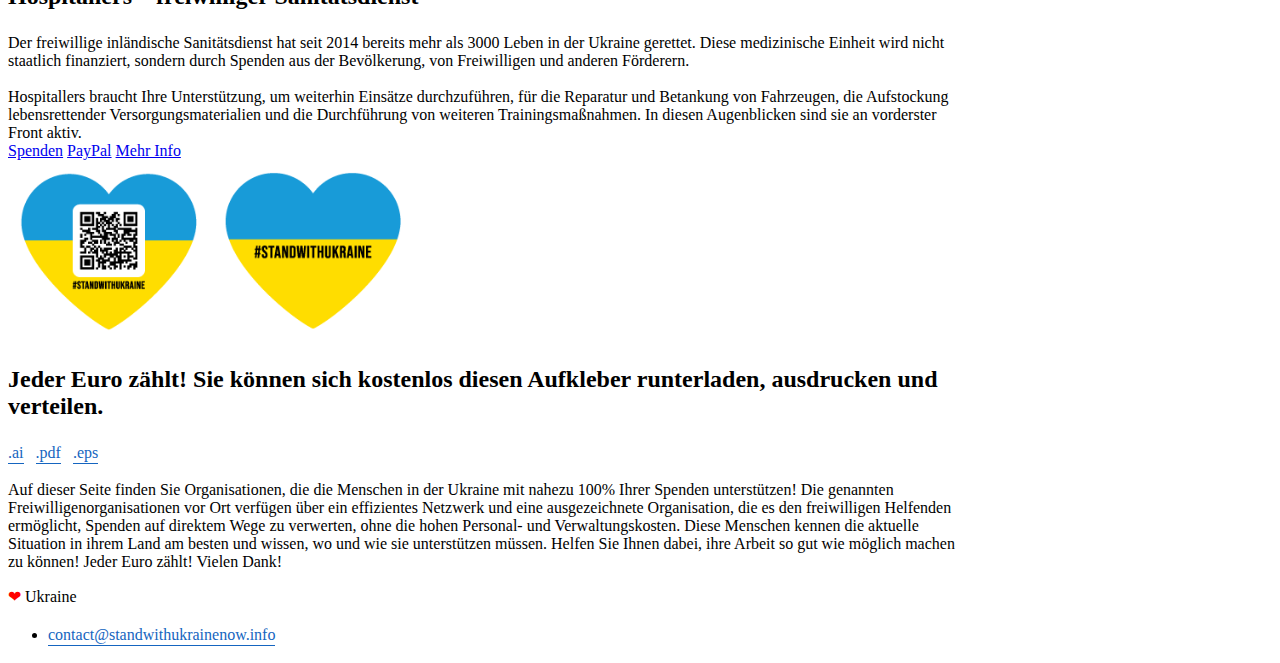
==== commit 587fb4b8: "removed ridne slovo, updated links" ====
--- a/index.html
+++ b/index.html
@@ -64,9 +64,8 @@
                     </div>
                     <div class="col-12 col-lg-2 mt-3 mt-lg-0 help_options__item__donate d-flex align-items-center justify-content-center">
                         <div class="help_options__item__donate__btns d-flex flex-column">
-                            <a class="btn btn-primary" href="https://www.comebackalive.in.ua/de/donate" role="button" style="min-width:100px" target="_blank">Spenden</a>
-                            <a class="btn btn-primary mt-3" rel="nofollow" target="_blank" href="https://pay.fondy.eu/api/checkout?button=dc75627e73000f3b6fb87c83db2fc64767fe1b63">Fondy</a>
-                            <a class="help_options__item__donate__btns--visit mt-3" target="_blank" rel="nofollow" href="https://www.comebackalive.in.ua/">Mehr Info</a>
+                            <a class="btn btn-primary" href="https://savelife.in.ua/en/donate-en" role="button" style="min-width:100px" target="_blank">Spenden</a>
+                            <a class="help_options__item__donate__btns--visit mt-3" target="_blank" rel="nofollow" href="https://savelife.in.ua/en/">Mehr Info</a>
                         </div>
                     </div>
                 </div>
@@ -85,18 +84,18 @@
                     </div>
                     <div class="col-12 col-lg-2 mt-3 mt-lg-0 help_options__item__donate d-flex align-items-center justify-content-center">
                         <div class="help_options__item__donate__btns d-flex flex-column">
-                            <a class="btn btn-primary" href="https://www.facebook.com/hospitallers/posts/2953630548255167" role="button" style="min-width:100px" target="_blank">Spenden</a>
-                            <a class="btn btn-primary mt-3" target="_blank" href="https://paypal.me/helphospitallers">PayPal</a>
+                            <a class="btn btn-primary" href="https://www.hospitallers.life/needs-hospitallers" role="button" style="min-width:100px" target="_blank">Spenden</a>
+                            <a class="btn btn-primary mt-3" target="_blank" href="https://www.paypal.com/donate/?hosted_button_id=25CNPD2ZDZGPA">PayPal</a>
                             <a class="help_options__item__donate__btns--visit mt-3" target="_blank" href="https://www.facebook.com/hospitallers/">Mehr Info</a>
                         </div>
                     </div>
                 </div>
             </div>
-            <div class="col-sm-12 help_options__cat mt-5 mb-3">
+            <!-- <div class="col-sm-12 help_options__cat mt-5 mb-3">
                 <h2 class="mb-0 mb-lg-3 d-sm-block d-lg-inline">In Düsseldorf helfen</h2>
                 <h3 class="mb-0 mb-lg-3 d-sm-block d-lg-inline" style="color:#616161"><span class="d-none d-lg-inline"> / </span>Help in Düsseldorf</h3>
-            </div>
-            <div class="col-sm-12 help_options__item py-4 px-3">
+            </div> -->
+            <!-- <div class="col-sm-12 help_options__item py-4 px-3">
                 <div class="row">
                     <div class="col-sm-12 col-lg-3 mb-3 help_options__item__logo d-lg-flex align-items-center">
                         <img src="./static/images/ridne_slovo_logo.png" class="img-fluid" alt="Ridne Slovo e.V.">
@@ -114,7 +113,7 @@
                         </div>
                     </div>
                 </div>
-            </div>
+            </div> -->
         </div>
     </div>
     <!-- download and print out stickers by yourself -->
